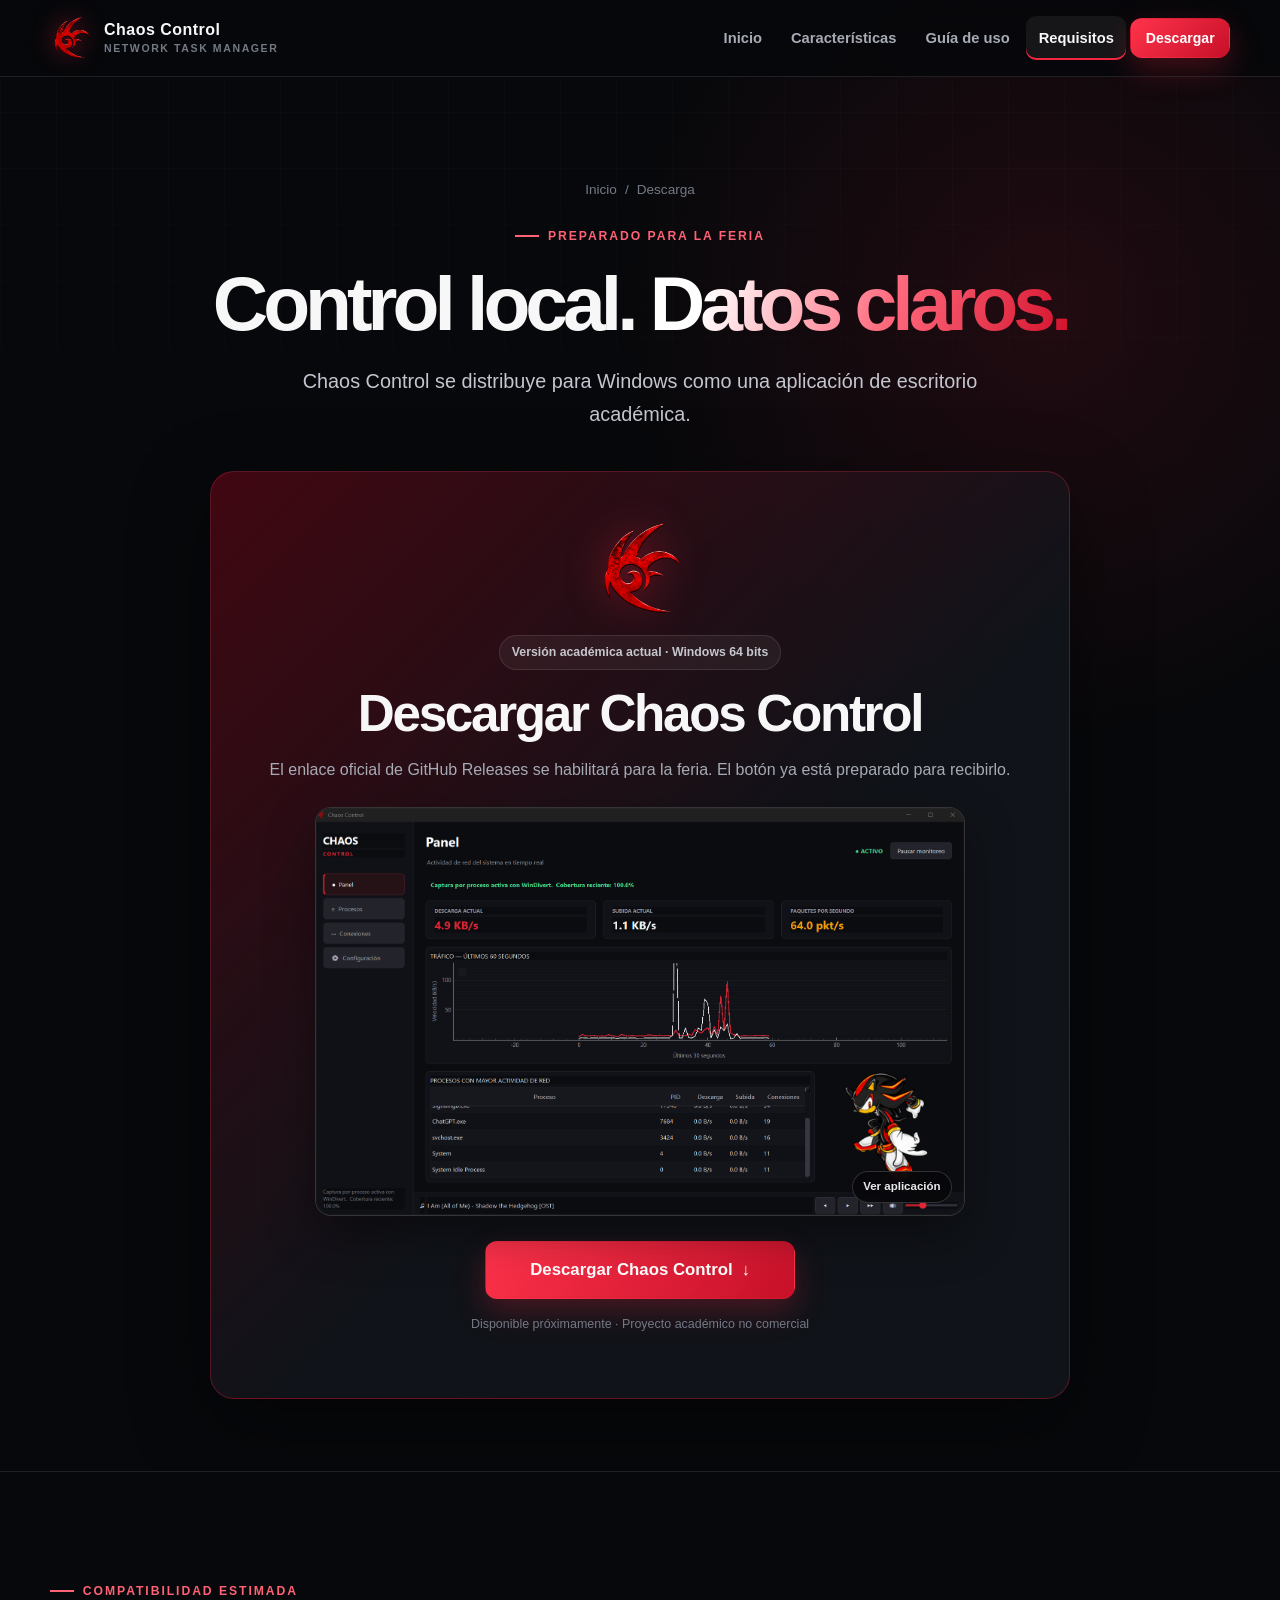
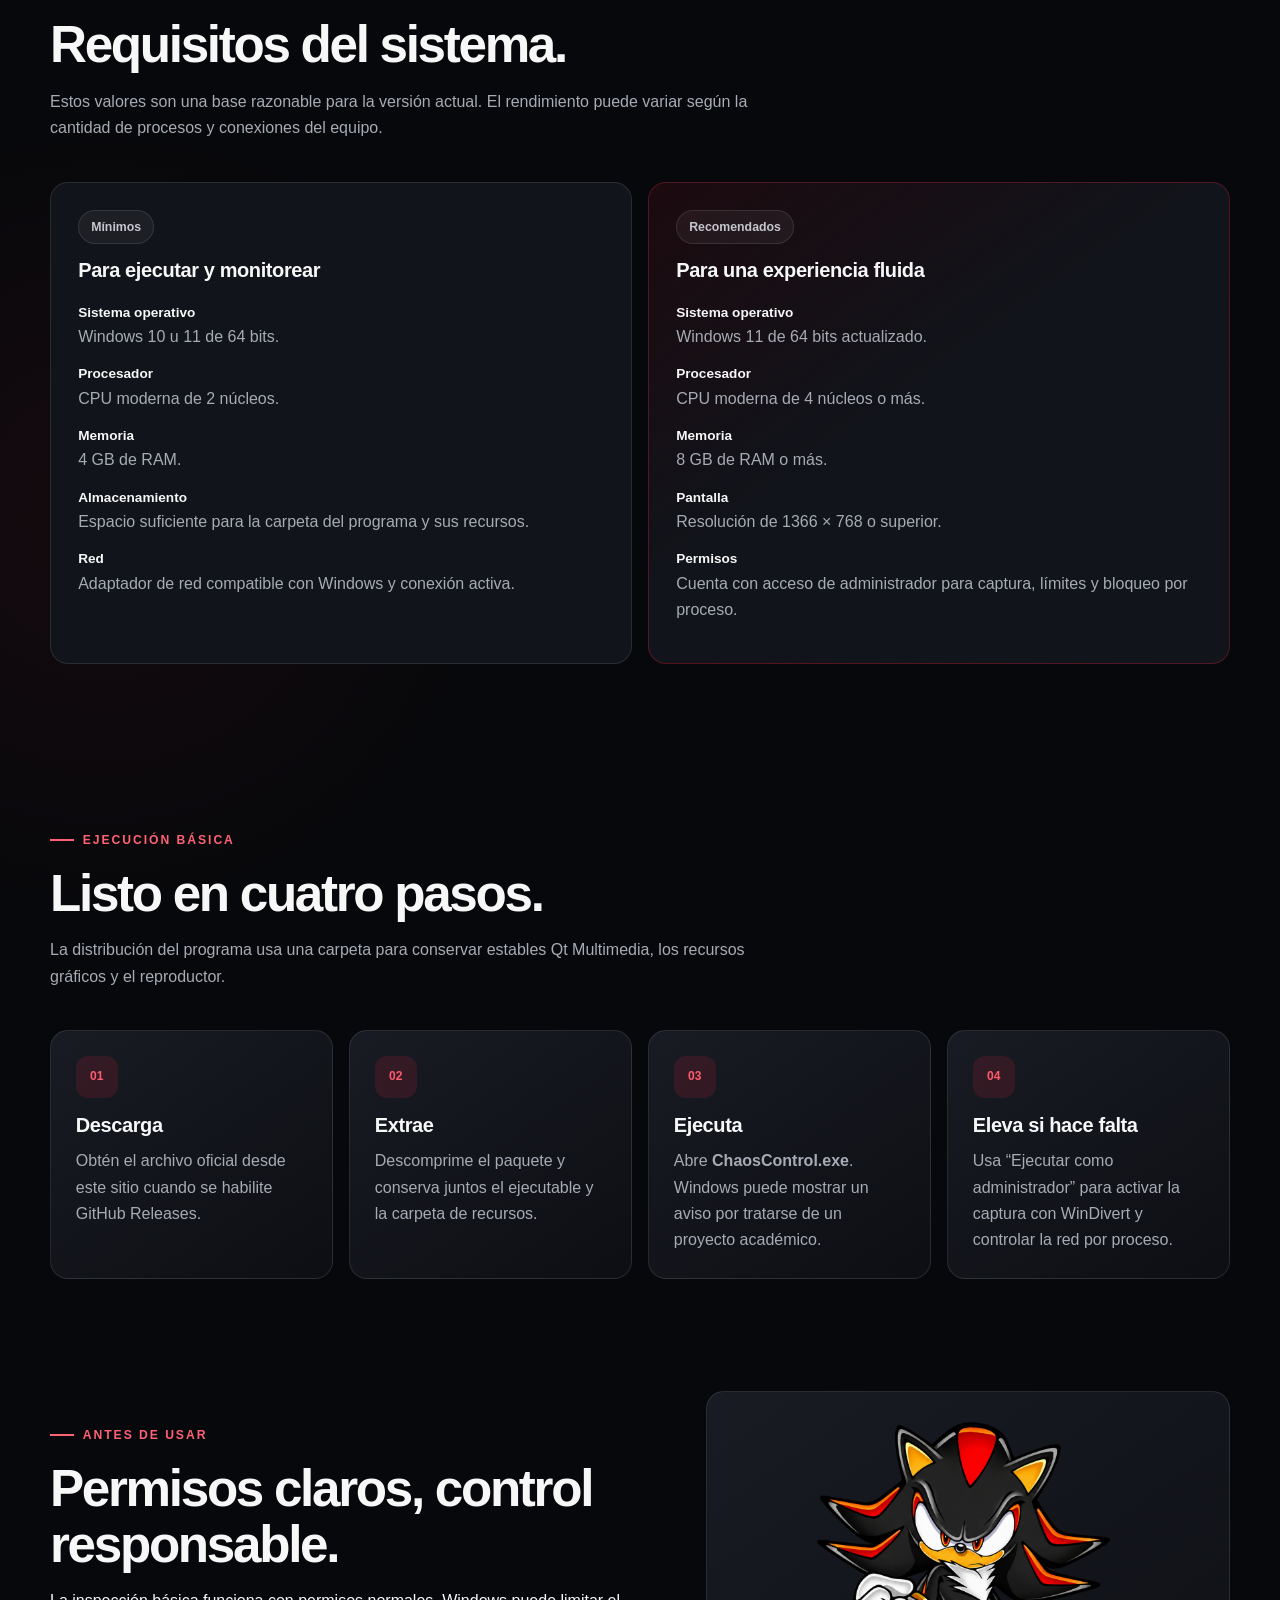
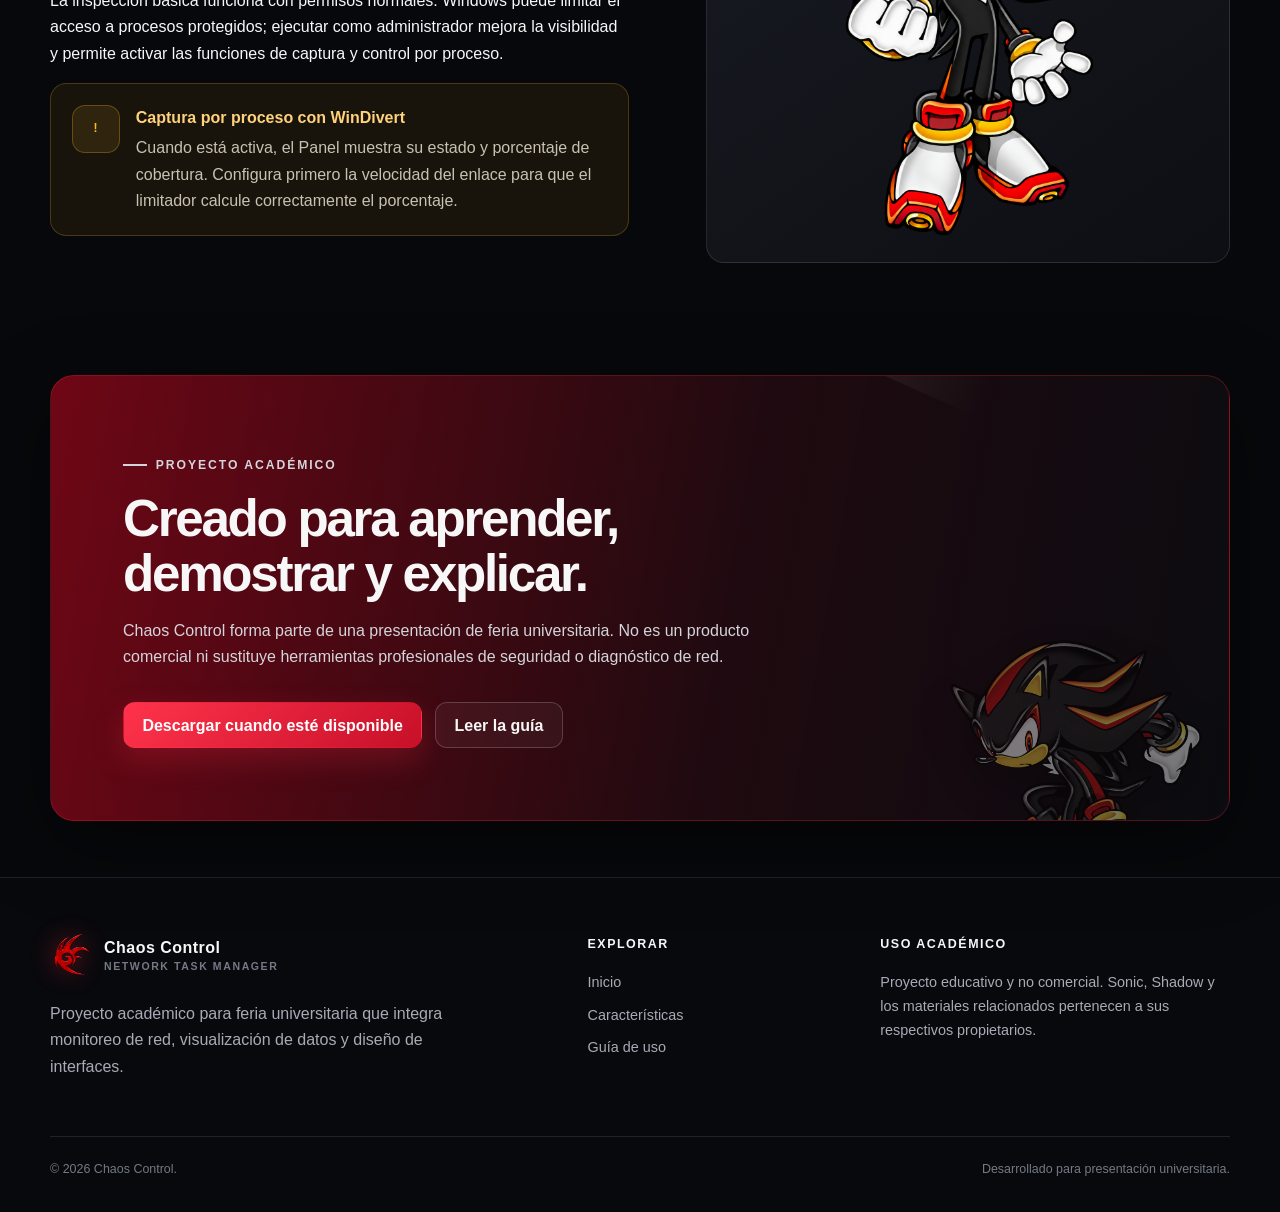
==== descarga.html @ 5a77ee77 "Initial Chaos Control website" ====
<!doctype html>
<html lang="es">
<head>
  <meta charset="utf-8">
  <meta name="viewport" content="width=device-width, initial-scale=1">
  <meta name="description" content="Descarga Chaos Control para Windows y consulta requisitos, permisos e instrucciones de ejecución del proyecto académico.">
  <meta name="theme-color" content="#07080b">
  <title>Descarga | Chaos Control</title>
  <link rel="icon" href="assets/icons/favicon.ico" sizes="any">
  <link rel="stylesheet" href="styles.css">
  <script src="script.js" defer></script>
</head>
<body>
  <a class="skip-link" href="#contenido">Saltar al contenido</a>
  <header class="site-header">
    <div class="container nav-wrap">
      <a class="brand" href="index.html" aria-label="Chaos Control, inicio"><img src="assets/icons/chaos-control-icon.png" alt="" width="42" height="42"><span>Chaos Control<small>Network Task Manager</small></span></a>
      <button class="nav-toggle" type="button" aria-expanded="false" aria-controls="site-nav" aria-label="Abrir menú"><span></span></button>
      <nav class="site-nav" id="site-nav" aria-label="Navegación principal"><a href="index.html">Inicio</a><a href="caracteristicas.html">Características</a><a href="guia.html">Guía de uso</a><a href="#requisitos" aria-current="page">Requisitos</a><a class="button button-primary button-small" href="#descargar">Descargar</a></nav>
    </div>
  </header>

  <main id="contenido">
    <section class="page-hero download-hero" id="descargar">
      <div class="container">
        <nav class="breadcrumbs breadcrumbs-center" aria-label="Migas de pan"><a href="index.html">Inicio</a><span aria-hidden="true">/</span><span>Descarga</span></nav>
        <p class="eyebrow">Preparado para la feria</p>
        <h1>Control local. <span class="gradient-text">Datos claros.</span></h1>
        <p class="lead">Chaos Control se distribuye para Windows como una aplicación de escritorio académica.</p>
        <div class="download-panel reveal">
          <img src="assets/icons/chaos-control-icon.png" alt="Icono de Chaos Control" width="92" height="92">
          <span class="version-badge">Versión académica actual · Windows 64 bits</span>
          <h2>Descargar Chaos Control</h2>
          <p class="muted">El enlace oficial de GitHub Releases se habilitará para la feria. El botón ya está preparado para recibirlo.</p>
          <a class="download-preview screenshot-frame" href="assets/img/screenshots/dashboard.png" data-lightbox data-caption="Panel principal de la aplicación Chaos Control para Windows."><img src="assets/img/screenshots/dashboard.png" alt="Panel principal real de la aplicación Chaos Control para Windows" width="1719" height="1080"><span class="expand-hint">Ver aplicación</span></a>
          <a class="button button-primary" href="#" data-download>Descargar Chaos Control <span aria-hidden="true">↓</span></a>
          <p class="screen-caption">Disponible próximamente · Proyecto académico no comercial</p>
        </div>
      </div>
    </section>

    <section class="section" id="requisitos">
      <div class="container">
        <div class="section-header reveal"><div><p class="eyebrow">Compatibilidad estimada</p><h2>Requisitos del sistema.</h2><p>Estos valores son una base razonable para la versión actual. El rendimiento puede variar según la cantidad de procesos y conexiones del equipo.</p></div></div>
        <div class="requirements-grid">
          <article class="requirement-card reveal"><span class="version-badge">Mínimos</span><h3>Para ejecutar y monitorear</h3><ul class="requirements-list"><li><strong>Sistema operativo</strong><span>Windows 10 u 11 de 64 bits.</span></li><li><strong>Procesador</strong><span>CPU moderna de 2 núcleos.</span></li><li><strong>Memoria</strong><span>4 GB de RAM.</span></li><li><strong>Almacenamiento</strong><span>Espacio suficiente para la carpeta del programa y sus recursos.</span></li><li><strong>Red</strong><span>Adaptador de red compatible con Windows y conexión activa.</span></li></ul></article>
          <article class="requirement-card recommended reveal"><span class="version-badge">Recomendados</span><h3>Para una experiencia fluida</h3><ul class="requirements-list"><li><strong>Sistema operativo</strong><span>Windows 11 de 64 bits actualizado.</span></li><li><strong>Procesador</strong><span>CPU moderna de 4 núcleos o más.</span></li><li><strong>Memoria</strong><span>8 GB de RAM o más.</span></li><li><strong>Pantalla</strong><span>Resolución de 1366 × 768 o superior.</span></li><li><strong>Permisos</strong><span>Cuenta con acceso de administrador para captura, límites y bloqueo por proceso.</span></li></ul></article>
        </div>
      </div>
    </section>

    <section class="section section-tight">
      <div class="container">
        <div class="section-header reveal"><div><p class="eyebrow">Ejecución básica</p><h2>Listo en cuatro pasos.</h2><p>La distribución del programa usa una carpeta para conservar estables Qt Multimedia, los recursos gráficos y el reproductor.</p></div></div>
        <div class="install-steps">
          <article class="card install-step reveal"><h3>Descarga</h3><p>Obtén el archivo oficial desde este sitio cuando se habilite GitHub Releases.</p></article>
          <article class="card install-step reveal"><h3>Extrae</h3><p>Descomprime el paquete y conserva juntos el ejecutable y la carpeta de recursos.</p></article>
          <article class="card install-step reveal"><h3>Ejecuta</h3><p>Abre <strong>ChaosControl.exe</strong>. Windows puede mostrar un aviso por tratarse de un proyecto académico.</p></article>
          <article class="card install-step reveal"><h3>Eleva si hace falta</h3><p>Usa “Ejecutar como administrador” para activar la captura con WinDivert y controlar la red por proceso.</p></article>
        </div>
      </div>
    </section>

    <section class="section section-tight">
      <div class="container showcase">
        <div class="reveal"><p class="eyebrow">Antes de usar</p><h2>Permisos claros, control responsable.</h2><p>La inspección básica funciona con permisos normales. Windows puede limitar el acceso a procesos protegidos; ejecutar como administrador mejora la visibilidad y permite activar las funciones de captura y control por proceso.</p><div class="truth-note"><span class="icon-box" aria-hidden="true">!</span><div><strong>Captura por proceso con WinDivert</strong><p>Cuando está activa, el Panel muestra su estado y porcentaje de cobertura. Configura primero la velocidad del enlace para que el limitador calcule correctamente el porcentaje.</p></div></div></div>
        <div class="card character-card reveal"><img src="assets/img/shadow-pose-4.png" alt="Ilustración temática de Shadow the Hedgehog"></div>
      </div>
    </section>

    <section class="section section-tight">
      <div class="container"><div class="project-banner reveal"><p class="eyebrow">Proyecto académico</p><h2>Creado para aprender, demostrar y explicar.</h2><p>Chaos Control forma parte de una presentación de feria universitaria. No es un producto comercial ni sustituye herramientas profesionales de seguridad o diagnóstico de red.</p><div class="action-row"><a class="button button-primary" href="#" data-download>Descargar cuando esté disponible</a><a class="button button-secondary" href="guia.html">Leer la guía</a></div><img class="banner-character" src="assets/img/shadow-pose-1.png" alt="" aria-hidden="true"></div></div>
    </section>
  </main>

  <footer class="site-footer"><div class="container"><div class="footer-grid"><div class="footer-brand"><a class="brand" href="index.html"><img src="assets/icons/chaos-control-icon.png" alt="" width="42" height="42"><span>Chaos Control<small>Network Task Manager</small></span></a><p>Proyecto académico para feria universitaria que integra monitoreo de red, visualización de datos y diseño de interfaces.</p></div><div><p class="footer-title">Explorar</p><nav class="footer-links" aria-label="Navegación del pie"><a href="index.html">Inicio</a><a href="caracteristicas.html">Características</a><a href="guia.html">Guía de uso</a></nav></div><div><p class="footer-title">Uso académico</p><p class="footer-note">Proyecto educativo y no comercial. Sonic, Shadow y los materiales relacionados pertenecen a sus respectivos propietarios.</p></div></div><div class="footer-bottom"><span>© <span data-year></span> Chaos Control.</span><span>Desarrollado para presentación universitaria.</span></div></div></footer>
  <div class="toast" id="site-toast" role="status" aria-live="polite"><strong>Descarga disponible durante la feria</strong>El enlace oficial se publicará aquí cuando la versión final esté en GitHub Releases.</div>
</body>
</html>
---- styles.css ----
:root {
  color-scheme: dark;
  --bg: #07080b;
  --bg-soft: #0d0f14;
  --surface: #11141a;
  --surface-2: #171a21;
  --surface-3: #20242d;
  --text: #f7f7f8;
  --muted: #a7abb5;
  --muted-2: #737985;
  --red: #f1263f;
  --red-dark: #9d1023;
  --red-soft: rgba(241, 38, 63, 0.13);
  --gold: #ffb524;
  --cyan: #45d5ff;
  --green: #38e29b;
  --border: rgba(255, 255, 255, 0.1);
  --border-strong: rgba(255, 255, 255, 0.18);
  --shadow: 0 24px 80px rgba(0, 0, 0, 0.42);
  --radius: 18px;
  --container: 1180px;
  --header-height: 76px;
}

* {
  box-sizing: border-box;
}

html {
  scroll-behavior: smooth;
  scroll-padding-top: calc(var(--header-height) + 24px);
}

body {
  margin: 0;
  min-width: 320px;
  background:
    radial-gradient(circle at 82% 7%, rgba(241, 38, 63, 0.11), transparent 27rem),
    radial-gradient(circle at 8% 48%, rgba(241, 38, 63, 0.06), transparent 25rem),
    var(--bg);
  color: var(--text);
  font-family: "Segoe UI", Inter, Arial, sans-serif;
  font-size: 1rem;
  line-height: 1.65;
  overflow-x: hidden;
}

body::before {
  position: fixed;
  inset: 0;
  z-index: -2;
  background-image:
    linear-gradient(rgba(255, 255, 255, 0.018) 1px, transparent 1px),
    linear-gradient(90deg, rgba(255, 255, 255, 0.018) 1px, transparent 1px);
  background-size: 56px 56px;
  content: "";
  mask-image: linear-gradient(to bottom, black, transparent 78%);
}

img {
  display: block;
  max-width: 100%;
}

a {
  color: inherit;
  text-decoration: none;
}

button,
a {
  -webkit-tap-highlight-color: transparent;
}

button,
input {
  font: inherit;
}

:focus-visible {
  outline: 3px solid rgba(69, 213, 255, 0.75);
  outline-offset: 4px;
}

.skip-link {
  position: fixed;
  top: 10px;
  left: 10px;
  z-index: 999;
  transform: translateY(-160%);
  border-radius: 8px;
  background: var(--text);
  color: var(--bg);
  padding: 0.65rem 1rem;
  font-weight: 700;
  transition: transform 180ms ease;
}

.skip-link:focus {
  transform: translateY(0);
}

.container {
  width: min(calc(100% - 40px), var(--container));
  margin-inline: auto;
}

.site-header {
  position: sticky;
  top: 0;
  z-index: 100;
  min-height: var(--header-height);
  border-bottom: 1px solid var(--border);
  background: rgba(7, 8, 11, 0.84);
  backdrop-filter: blur(18px);
}

.nav-wrap {
  min-height: var(--header-height);
  display: flex;
  align-items: center;
  justify-content: space-between;
  gap: 1.5rem;
}

.brand {
  display: inline-flex;
  align-items: center;
  gap: 0.75rem;
  min-width: max-content;
  font-weight: 900;
  letter-spacing: 0.03em;
}

.brand img {
  width: 42px;
  height: 42px;
  object-fit: contain;
  filter: drop-shadow(0 0 12px rgba(241, 38, 63, 0.45));
}

.brand span {
  line-height: 1;
}

.brand small {
  display: block;
  margin-top: 0.3rem;
  color: var(--muted-2);
  font-size: 0.66rem;
  font-weight: 700;
  letter-spacing: 0.15em;
  text-transform: uppercase;
}

.site-nav {
  display: flex;
  align-items: center;
  gap: 0.25rem;
}

.site-nav a:not(.button) {
  border-radius: 10px;
  color: var(--muted);
  padding: 0.6rem 0.78rem;
  font-size: 0.92rem;
  font-weight: 650;
  transition: color 180ms ease, background 180ms ease;
}

.site-nav a:not(.button):hover,
.site-nav a[aria-current="page"]:not(.button) {
  background: rgba(255, 255, 255, 0.06);
  color: var(--text);
}

.site-nav a[aria-current="page"]:not(.button) {
  box-shadow: inset 0 -2px var(--red);
}

.nav-toggle {
  display: none;
  width: 46px;
  height: 46px;
  border: 1px solid var(--border);
  border-radius: 12px;
  background: var(--surface);
  color: var(--text);
  cursor: pointer;
}

.nav-toggle span,
.nav-toggle::before,
.nav-toggle::after {
  display: block;
  width: 20px;
  height: 2px;
  margin: 4px auto;
  border-radius: 99px;
  background: currentColor;
  content: "";
  transition: transform 180ms ease, opacity 180ms ease;
}

.nav-toggle[aria-expanded="true"] span {
  opacity: 0;
}

.nav-toggle[aria-expanded="true"]::before {
  transform: translateY(6px) rotate(45deg);
}

.nav-toggle[aria-expanded="true"]::after {
  transform: translateY(-6px) rotate(-45deg);
}

.button {
  display: inline-flex;
  min-height: 46px;
  align-items: center;
  justify-content: center;
  gap: 0.55rem;
  border: 1px solid transparent;
  border-radius: 12px;
  padding: 0.72rem 1.15rem;
  font-weight: 800;
  line-height: 1.2;
  cursor: pointer;
  transition: transform 180ms ease, border-color 180ms ease, background 180ms ease, box-shadow 180ms ease;
}

.button:hover {
  transform: translateY(-2px);
}

.button-primary {
  background: linear-gradient(135deg, #ff334b, #c71029);
  color: white;
  box-shadow: 0 12px 30px rgba(241, 38, 63, 0.25);
}

.button-primary:hover {
  box-shadow: 0 16px 34px rgba(241, 38, 63, 0.34);
}

.button-secondary {
  border-color: var(--border-strong);
  background: rgba(255, 255, 255, 0.045);
  color: var(--text);
}

.button-secondary:hover {
  border-color: rgba(255, 255, 255, 0.34);
  background: rgba(255, 255, 255, 0.08);
}

.button-small {
  min-height: 40px;
  padding: 0.6rem 0.9rem;
  font-size: 0.88rem;
}

.eyebrow {
  display: inline-flex;
  align-items: center;
  gap: 0.55rem;
  margin: 0 0 1rem;
  color: #ff6175;
  font-size: 0.76rem;
  font-weight: 900;
  letter-spacing: 0.16em;
  text-transform: uppercase;
}

.eyebrow::before {
  width: 24px;
  height: 2px;
  background: currentColor;
  content: "";
}

h1,
h2,
h3,
p {
  margin-top: 0;
}

h1,
h2,
h3 {
  line-height: 1.08;
}

h1 {
  max-width: 800px;
  margin-bottom: 1.25rem;
  font-size: clamp(3rem, 7vw, 6.35rem);
  letter-spacing: -0.065em;
}

h2 {
  margin-bottom: 1rem;
  font-size: clamp(2rem, 4vw, 3.35rem);
  letter-spacing: -0.045em;
}

h3 {
  margin-bottom: 0.7rem;
  font-size: 1.25rem;
  letter-spacing: -0.02em;
}

.gradient-text {
  background: linear-gradient(110deg, #ffffff 15%, #ff687c 58%, #d3112b 100%);
  -webkit-background-clip: text;
  background-clip: text;
  color: transparent;
}

.lead {
  max-width: 690px;
  color: #c3c6ce;
  font-size: clamp(1.07rem, 2vw, 1.24rem);
}

.muted {
  color: var(--muted);
}

.hero {
  position: relative;
  overflow: clip;
  padding: clamp(4.5rem, 9vw, 8rem) 0 5rem;
  isolation: isolate;
}

.hero::after {
  position: absolute;
  top: 6%;
  right: -12%;
  z-index: -1;
  width: min(55vw, 720px);
  aspect-ratio: 1;
  border: 1px solid rgba(241, 38, 63, 0.14);
  border-radius: 50%;
  box-shadow: inset 0 0 100px rgba(241, 38, 63, 0.07);
  content: "";
}

.hero-grid {
  display: grid;
  grid-template-columns: minmax(330px, 0.85fr) minmax(0, 1.15fr);
  align-items: center;
  gap: clamp(2rem, 5vw, 5rem);
}

.hero-product {
  min-width: 0;
  margin: 0;
}

.hero-product figcaption {
  max-width: 620px;
  margin: 1rem auto 0;
  color: #c8cbd2;
  font-size: 0.94rem;
  text-align: center;
}

.hero-copy {
  position: relative;
  z-index: 2;
}

.hero-actions,
.action-row {
  display: flex;
  flex-wrap: wrap;
  gap: 0.8rem;
  margin-top: 2rem;
}

.hero-notes {
  display: flex;
  flex-wrap: wrap;
  gap: 1.2rem;
  margin-top: 2.2rem;
  color: var(--muted-2);
  font-size: 0.84rem;
}

.hero-notes span {
  display: inline-flex;
  align-items: center;
  gap: 0.45rem;
}

.hero-notes span::before {
  width: 6px;
  height: 6px;
  border-radius: 50%;
  background: var(--red);
  box-shadow: 0 0 10px var(--red);
  content: "";
}

.hero-visual {
  position: relative;
  min-height: 530px;
}

.hero-character {
  position: absolute;
  right: -2.5rem;
  bottom: -1.5rem;
  z-index: 3;
  width: min(92%, 550px);
  max-height: 570px;
  object-fit: contain;
  object-position: center bottom;
  filter: drop-shadow(0 30px 38px rgba(0, 0, 0, 0.7));
}

.monitor-card {
  position: absolute;
  top: 4.5rem;
  left: 0;
  z-index: 2;
  width: min(82%, 400px);
  overflow: hidden;
  border: 1px solid var(--border-strong);
  border-radius: 20px;
  background: rgba(14, 16, 22, 0.88);
  box-shadow: var(--shadow);
  backdrop-filter: blur(16px);
  transform: rotate(-2deg);
}

.monitor-top {
  display: flex;
  align-items: center;
  justify-content: space-between;
  border-bottom: 1px solid var(--border);
  padding: 0.85rem 1rem;
  font-size: 0.76rem;
  font-weight: 800;
  letter-spacing: 0.09em;
  text-transform: uppercase;
}

.live-status {
  display: inline-flex;
  align-items: center;
  gap: 0.4rem;
  color: var(--green);
}

.live-status::before {
  width: 7px;
  height: 7px;
  border-radius: 50%;
  background: currentColor;
  box-shadow: 0 0 10px currentColor;
  content: "";
}

.monitor-metrics {
  display: grid;
  grid-template-columns: repeat(3, 1fr);
  gap: 0.5rem;
  padding: 1rem;
}

.monitor-metrics span {
  display: block;
  color: var(--muted-2);
  font-size: 0.68rem;
  font-weight: 700;
  text-transform: uppercase;
}

.monitor-metrics strong {
  display: block;
  margin-top: 0.25rem;
  font-size: 1rem;
}

.chart {
  position: relative;
  height: 150px;
  margin: 0 1rem 1rem;
  overflow: hidden;
  border: 1px solid var(--border);
  border-radius: 12px;
  background:
    repeating-linear-gradient(to bottom, transparent 0 29px, rgba(255, 255, 255, 0.055) 30px),
    linear-gradient(to top, rgba(241, 38, 63, 0.07), transparent 65%),
    #090b0f;
}

.chart-bars {
  position: absolute;
  inset: 22px 12px 12px;
  display: flex;
  align-items: end;
  gap: 7px;
}

.chart-bars i {
  flex: 1;
  min-width: 4px;
  border-radius: 3px 3px 0 0;
  background: linear-gradient(to top, #8b0d1f, #ff334b);
  box-shadow: 0 0 12px rgba(241, 38, 63, 0.18);
  animation: pulseBars 4s ease-in-out infinite alternate;
}

.chart-bars i:nth-child(2n) { animation-delay: -1.4s; }
.chart-bars i:nth-child(3n) { animation-delay: -2.2s; }
.chart-bars i:nth-child(1) { height: 28%; }
.chart-bars i:nth-child(2) { height: 42%; }
.chart-bars i:nth-child(3) { height: 35%; }
.chart-bars i:nth-child(4) { height: 63%; }
.chart-bars i:nth-child(5) { height: 48%; }
.chart-bars i:nth-child(6) { height: 74%; }
.chart-bars i:nth-child(7) { height: 52%; }
.chart-bars i:nth-child(8) { height: 82%; }
.chart-bars i:nth-child(9) { height: 68%; }
.chart-bars i:nth-child(10) { height: 90%; }
.chart-bars i:nth-child(11) { height: 61%; }
.chart-bars i:nth-child(12) { height: 76%; }

@keyframes pulseBars {
  to { transform: scaleY(0.72); transform-origin: bottom; filter: brightness(1.3); }
}

.signal-tag {
  position: absolute;
  top: 0;
  right: 5%;
  z-index: 4;
  display: grid;
  width: 126px;
  aspect-ratio: 1;
  place-items: center;
  border: 1px solid rgba(241, 38, 63, 0.3);
  border-radius: 50%;
  background: rgba(121, 7, 23, 0.25);
  box-shadow: 0 0 80px rgba(241, 38, 63, 0.25);
}

.signal-tag img {
  width: 76px;
  height: 76px;
  object-fit: contain;
}

.quick-strip {
  position: relative;
  z-index: 5;
  display: grid;
  grid-template-columns: repeat(4, 1fr);
  margin-top: -1rem;
  overflow: hidden;
  border: 1px solid var(--border);
  border-radius: 18px;
  background: rgba(17, 20, 26, 0.92);
  box-shadow: 0 15px 60px rgba(0, 0, 0, 0.3);
}

.quick-item {
  min-height: 132px;
  padding: 1.4rem;
}

.quick-item + .quick-item {
  border-left: 1px solid var(--border);
}

.quick-item strong {
  display: block;
  margin-bottom: 0.4rem;
  font-size: 1.05rem;
}

.quick-item p {
  margin: 0;
  color: var(--muted);
  font-size: 0.9rem;
}

.number-chip,
.icon-box {
  display: grid;
  place-items: center;
  flex: 0 0 auto;
  border: 1px solid rgba(241, 38, 63, 0.25);
  background: var(--red-soft);
  color: #ff6075;
  font-weight: 900;
}

.number-chip {
  width: 34px;
  height: 34px;
  margin-bottom: 1rem;
  border-radius: 10px;
  font-size: 0.78rem;
}

.icon-box {
  width: 48px;
  height: 48px;
  margin-bottom: 1.1rem;
  border-radius: 13px;
  font-size: 0.75rem;
  letter-spacing: 0.05em;
}

.section {
  padding: clamp(4.5rem, 8vw, 7rem) 0;
}

.section-tight {
  padding: 3.5rem 0;
}

.section-header {
  display: flex;
  align-items: end;
  justify-content: space-between;
  gap: 2rem;
  margin-bottom: 2.5rem;
}

.section-header > div:first-child {
  max-width: 720px;
}

.section-header p:last-child {
  margin-bottom: 0;
  color: var(--muted);
}

.card-grid {
  display: grid;
  grid-template-columns: repeat(3, 1fr);
  gap: 1rem;
}

.card {
  position: relative;
  overflow: hidden;
  border: 1px solid var(--border);
  border-radius: var(--radius);
  background: linear-gradient(145deg, rgba(27, 30, 38, 0.9), rgba(13, 15, 20, 0.96));
  padding: 1.55rem;
  transition: transform 220ms ease, border-color 220ms ease;
}

.card:hover {
  transform: translateY(-4px);
  border-color: rgba(241, 38, 63, 0.35);
}

.card p:last-child {
  margin-bottom: 0;
  color: var(--muted);
}

.feature-grid {
  display: grid;
  grid-template-columns: repeat(4, 1fr);
  gap: 1rem;
}

.feature-card {
  min-height: 235px;
}

.feature-card::after {
  position: absolute;
  right: -25px;
  bottom: -35px;
  width: 100px;
  height: 100px;
  border: 1px solid rgba(241, 38, 63, 0.15);
  border-radius: 50%;
  content: "";
}

.discipline-grid {
  display: grid;
  grid-template-columns: repeat(3, 1fr);
  gap: 1rem;
}

.discipline-card {
  border-top: 2px solid var(--red);
}

.discipline-card:nth-child(2) { border-top-color: var(--cyan); }
.discipline-card:nth-child(3) { border-top-color: var(--gold); }

.project-banner {
  position: relative;
  overflow: hidden;
  border: 1px solid rgba(241, 38, 63, 0.28);
  border-radius: 24px;
  background:
    linear-gradient(100deg, rgba(119, 5, 21, 0.92), rgba(32, 9, 15, 0.9) 58%, rgba(11, 12, 16, 0.96)),
    var(--surface);
  padding: clamp(2rem, 6vw, 4.5rem);
  box-shadow: var(--shadow);
}

.project-banner::before {
  position: absolute;
  top: -110%;
  right: 12%;
  width: 250px;
  height: 500px;
  background: linear-gradient(to right, transparent, rgba(255, 255, 255, 0.07), transparent);
  content: "";
  transform: rotate(24deg);
}

.project-banner h2 {
  max-width: 680px;
}

.project-banner p {
  max-width: 650px;
  color: #d4d5da;
}

.banner-character {
  position: absolute;
  right: -2%;
  bottom: -36%;
  width: min(34%, 340px);
  opacity: 0.45;
  filter: grayscale(0.3) drop-shadow(0 20px 20px rgba(0, 0, 0, 0.55));
}

.page-hero {
  position: relative;
  overflow: hidden;
  padding: clamp(4.5rem, 8vw, 7rem) 0 4.5rem;
  border-bottom: 1px solid var(--border);
}

.page-hero::after {
  position: absolute;
  right: 4%;
  bottom: -65%;
  width: 440px;
  height: 440px;
  border: 1px solid rgba(241, 38, 63, 0.2);
  border-radius: 50%;
  box-shadow: 0 0 90px rgba(241, 38, 63, 0.08);
  content: "";
}

.page-hero h1 {
  max-width: 900px;
  font-size: clamp(2.8rem, 6vw, 5.2rem);
}

.breadcrumbs {
  display: flex;
  gap: 0.5rem;
  margin-bottom: 1.1rem;
  color: var(--muted-2);
  font-size: 0.85rem;
}

.breadcrumbs a:hover {
  color: var(--text);
}

.breadcrumbs-center {
  justify-content: center;
}

.feature-detail-grid {
  display: grid;
  grid-template-columns: repeat(3, 1fr);
  gap: 1rem;
}

.feature-detail-card {
  min-height: 260px;
}

.feature-detail-card.wide {
  grid-column: span 2;
}

.truth-note {
  display: grid;
  grid-template-columns: auto 1fr;
  gap: 1rem;
  border: 1px solid rgba(255, 181, 36, 0.22);
  border-radius: 16px;
  background: rgba(255, 181, 36, 0.07);
  padding: 1.3rem;
}

.truth-note strong {
  display: block;
  margin-bottom: 0.25rem;
  color: #ffd27b;
}

.truth-note p {
  margin: 0;
  color: #c9c2b3;
}

.truth-note .icon-box {
  margin: 0;
  border-color: rgba(255, 181, 36, 0.28);
  background: rgba(255, 181, 36, 0.1);
  color: var(--gold);
}

.showcase {
  display: grid;
  grid-template-columns: minmax(0, 1.05fr) minmax(320px, 0.95fr);
  align-items: center;
  gap: clamp(2rem, 6vw, 5rem);
}

.app-window {
  overflow: hidden;
  border: 1px solid var(--border-strong);
  border-radius: 20px;
  background: #0a0c10;
  box-shadow: var(--shadow);
}

.app-window-bar {
  display: flex;
  align-items: center;
  gap: 0.4rem;
  border-bottom: 1px solid var(--border);
  padding: 0.85rem 1rem;
}

.app-window-bar i {
  width: 9px;
  height: 9px;
  border-radius: 50%;
  background: var(--red);
}

.app-window-bar i:nth-child(2) { background: var(--gold); }
.app-window-bar i:nth-child(3) { background: var(--green); }

.app-window-body {
  display: grid;
  grid-template-columns: 120px 1fr;
  min-height: 355px;
}

.app-sidebar {
  border-right: 1px solid var(--border);
  background: #0d0f14;
  padding: 1rem 0.75rem;
}

.app-sidebar img {
  width: 40px;
  margin: 0 auto 1.5rem;
}

.app-sidebar span {
  display: block;
  margin-bottom: 0.55rem;
  border-radius: 6px;
  background: rgba(255, 255, 255, 0.06);
  padding: 0.55rem;
  color: var(--muted-2);
  font-size: 0.68rem;
}

.app-sidebar span:first-of-type {
  background: var(--red-soft);
  color: #ff687c;
}

.app-content {
  padding: 1.1rem;
}

.app-metrics {
  display: grid;
  grid-template-columns: repeat(3, 1fr);
  gap: 0.6rem;
}

.app-metrics div {
  border: 1px solid var(--border);
  border-radius: 9px;
  background: var(--surface);
  padding: 0.7rem;
}

.app-metrics small {
  display: block;
  color: var(--muted-2);
  font-size: 0.62rem;
}

.app-metrics strong {
  font-size: 0.8rem;
}

.app-chart {
  height: 145px;
  margin-top: 0.7rem;
  border: 1px solid var(--border);
  border-radius: 9px;
  background:
    linear-gradient(165deg, transparent 42%, #f1263f 42.5% 43%, transparent 43.5%),
    linear-gradient(175deg, transparent 62%, rgba(69, 213, 255, 0.9) 62.5% 63%, transparent 63.5%),
    repeating-linear-gradient(to bottom, transparent 0 28px, rgba(255, 255, 255, 0.055) 29px),
    #0b0d12;
}

.app-table {
  display: grid;
  gap: 0.45rem;
  margin-top: 0.7rem;
}

.app-table span {
  height: 16px;
  border-radius: 3px;
  background: linear-gradient(to right, rgba(255, 255, 255, 0.08) 35%, transparent 35% 40%, rgba(255, 255, 255, 0.05) 40% 70%, transparent 70% 75%, rgba(255, 255, 255, 0.06) 75%);
}

.screen-caption {
  margin-top: 0.9rem;
  color: var(--muted-2);
  font-size: 0.78rem;
  text-align: center;
}

.screenshot-frame {
  position: relative;
  display: block;
  min-width: 0;
  overflow: hidden;
  border: 1px solid var(--border-strong);
  border-radius: 16px;
  background: #08090c;
  box-shadow: 0 18px 48px rgba(0, 0, 0, 0.35);
}

.screenshot-frame::after {
  position: absolute;
  inset: 0;
  border-radius: inherit;
  box-shadow: inset 0 0 0 1px rgba(255, 255, 255, 0.025);
  content: "";
  pointer-events: none;
}

.screenshot-frame img {
  width: 100%;
  height: auto;
  transition: transform 240ms ease, filter 240ms ease;
}

.screenshot-frame:hover img,
.screenshot-frame:focus-visible img {
  transform: scale(1.012);
  filter: brightness(1.04);
}

.screenshot-frame-hero {
  border-radius: 20px;
  box-shadow: 0 26px 80px rgba(0, 0, 0, 0.52), 0 0 50px rgba(241, 38, 63, 0.08);
}

.expand-hint {
  position: absolute;
  right: 0.75rem;
  bottom: 0.75rem;
  z-index: 2;
  border: 1px solid rgba(255, 255, 255, 0.17);
  border-radius: 99px;
  background: rgba(7, 8, 11, 0.86);
  padding: 0.35rem 0.65rem;
  color: #e8e9ec;
  font-size: 0.72rem;
  font-weight: 750;
  backdrop-filter: blur(10px);
}

.screenshot-gallery {
  display: grid;
  grid-template-columns: repeat(2, minmax(0, 1fr));
  gap: 1.1rem;
}

.screenshot-card {
  min-width: 0;
  overflow: hidden;
  border: 1px solid var(--border);
  border-radius: var(--radius);
  background: rgba(17, 20, 26, 0.78);
}

.screenshot-card .screenshot-frame {
  border: 0;
  border-bottom: 1px solid var(--border);
  border-radius: 0;
  box-shadow: none;
}

.screenshot-card > div {
  padding: 1.15rem 1.25rem 1.3rem;
}

.screenshot-card h3,
.screenshot-card p {
  margin: 0;
}

.screenshot-card p {
  margin-top: 0.25rem;
  color: var(--muted);
  font-size: 0.9rem;
}

.screenshot-features {
  display: grid;
  gap: clamp(4rem, 8vw, 7rem);
}

.screenshot-feature {
  display: grid;
  grid-template-columns: minmax(280px, 0.78fr) minmax(0, 1.22fr);
  align-items: center;
  gap: clamp(2rem, 5vw, 4.5rem);
}

.screenshot-feature-reverse .screenshot-feature-copy {
  order: 2;
}

.screenshot-feature-compact {
  border: 1px solid var(--border);
  border-radius: 22px;
  background: linear-gradient(145deg, rgba(25, 28, 35, 0.8), rgba(11, 13, 17, 0.86));
  padding: clamp(1.4rem, 3vw, 2.2rem);
}

.screenshot-feature-copy p:not(.eyebrow) {
  color: var(--muted);
}

.text-link {
  display: inline-flex;
  gap: 0.4rem;
  margin-top: 0.9rem;
  color: #ff7183;
  font-weight: 800;
}

.text-link:hover {
  color: white;
}

.guide-screenshot {
  margin-top: 1.35rem;
}

.download-preview {
  width: min(100%, 650px);
  margin: 1.5rem auto 0.8rem;
  text-align: left;
}

.download-panel .download-preview img {
  width: 100%;
  margin: 0;
  filter: none;
}

.check-list,
.plain-list,
.requirements-list {
  margin: 1.25rem 0 0;
  padding: 0;
  list-style: none;
}

.check-list li,
.requirements-list li {
  position: relative;
  margin-bottom: 0.8rem;
  padding-left: 1.75rem;
  color: #c5c8d0;
}

.check-list li::before {
  position: absolute;
  top: 0.12rem;
  left: 0;
  color: var(--red);
  content: "✓";
  font-weight: 900;
}

.guide-layout {
  display: grid;
  grid-template-columns: 270px minmax(0, 1fr);
  align-items: start;
  gap: 2.5rem;
}

.guide-nav {
  position: sticky;
  top: calc(var(--header-height) + 24px);
  border: 1px solid var(--border);
  border-radius: 16px;
  background: rgba(17, 20, 26, 0.75);
  padding: 0.7rem;
}

.guide-nav strong {
  display: block;
  padding: 0.65rem 0.75rem;
  font-size: 0.8rem;
  letter-spacing: 0.12em;
  text-transform: uppercase;
}

.guide-nav a {
  display: block;
  border-radius: 9px;
  color: var(--muted);
  padding: 0.65rem 0.75rem;
  font-size: 0.9rem;
}

.guide-nav a:hover {
  background: rgba(255, 255, 255, 0.06);
  color: var(--text);
}

.guide-content {
  display: grid;
  gap: 1rem;
}

.guide-step {
  display: grid;
  grid-template-columns: auto 1fr;
  gap: 1.1rem;
  border: 1px solid var(--border);
  border-radius: var(--radius);
  background: linear-gradient(145deg, rgba(24, 27, 34, 0.82), rgba(12, 14, 18, 0.88));
  padding: clamp(1.4rem, 3vw, 2rem);
}

.guide-step .number-chip {
  margin: 0;
}

.guide-step p:last-child,
.guide-step ul:last-child {
  margin-bottom: 0;
}

.callout {
  border-left: 3px solid var(--red);
  border-radius: 0 12px 12px 0;
  background: var(--red-soft);
  padding: 1rem 1.2rem;
  color: #d7c6c9;
}

.callout strong {
  color: white;
}

.definition-grid {
  display: grid;
  grid-template-columns: repeat(2, 1fr);
  gap: 1rem;
}

.definition-card {
  border: 1px solid var(--border);
  border-radius: 14px;
  background: rgba(255, 255, 255, 0.03);
  padding: 1.2rem;
}

.definition-card dt {
  margin-bottom: 0.35rem;
  font-weight: 800;
}

.definition-card dd {
  margin: 0;
  color: var(--muted);
}

.download-hero {
  text-align: center;
}

.download-hero h1,
.download-hero .lead {
  margin-inline: auto;
}

.download-panel {
  position: relative;
  max-width: 860px;
  margin: 2.5rem auto 0;
  overflow: hidden;
  border: 1px solid rgba(241, 38, 63, 0.3);
  border-radius: 24px;
  background: linear-gradient(135deg, rgba(122, 7, 24, 0.5), rgba(17, 20, 26, 0.94) 55%);
  padding: clamp(1.8rem, 4vw, 3.2rem);
  box-shadow: var(--shadow);
}

.download-panel img {
  width: 92px;
  margin: 0 auto 1.25rem;
  filter: drop-shadow(0 0 20px rgba(241, 38, 63, 0.36));
}

.download-panel .button {
  min-width: min(100%, 310px);
  min-height: 58px;
  margin-top: 0.8rem;
  font-size: 1.05rem;
}

.character-card img {
  max-height: 420px;
  margin-inline: auto;
}

.version-badge {
  display: inline-flex;
  align-items: center;
  gap: 0.45rem;
  margin-bottom: 1rem;
  border: 1px solid var(--border);
  border-radius: 99px;
  background: rgba(255, 255, 255, 0.05);
  padding: 0.38rem 0.75rem;
  color: #c5c7cd;
  font-size: 0.77rem;
  font-weight: 700;
}

.requirements-grid {
  display: grid;
  grid-template-columns: repeat(2, 1fr);
  gap: 1rem;
}

.requirement-card {
  border: 1px solid var(--border);
  border-radius: var(--radius);
  background: var(--surface);
  padding: 1.7rem;
}

.requirement-card.recommended {
  border-color: rgba(241, 38, 63, 0.28);
  background: linear-gradient(145deg, rgba(241, 38, 63, 0.09), var(--surface) 45%);
}

.requirements-list li {
  padding-left: 0;
}

.requirements-list strong {
  display: block;
  color: var(--text);
  font-size: 0.85rem;
}

.requirements-list span {
  color: var(--muted);
}

.install-steps {
  display: grid;
  grid-template-columns: repeat(4, 1fr);
  gap: 1rem;
  counter-reset: install;
}

.install-step {
  counter-increment: install;
}

.install-step::before {
  display: grid;
  width: 42px;
  height: 42px;
  margin-bottom: 1.1rem;
  place-items: center;
  border-radius: 12px;
  background: var(--red-soft);
  color: #ff5b70;
  content: counter(install, decimal-leading-zero);
  font-size: 0.75rem;
  font-weight: 900;
}

.site-footer {
  border-top: 1px solid var(--border);
  background: #08090c;
  padding: 3.5rem 0 2rem;
}

.footer-grid {
  display: grid;
  grid-template-columns: 1.4fr 0.7fr 1fr;
  gap: 3rem;
}

.footer-brand p {
  max-width: 450px;
  margin-top: 1rem;
  color: var(--muted);
}

.footer-title {
  margin-bottom: 1rem;
  color: var(--text);
  font-size: 0.78rem;
  font-weight: 900;
  letter-spacing: 0.12em;
  text-transform: uppercase;
}

.footer-links {
  display: grid;
  gap: 0.55rem;
}

.footer-links a,
.footer-note {
  color: var(--muted);
  font-size: 0.9rem;
}

.footer-links a:hover {
  color: white;
}

.footer-bottom {
  display: flex;
  justify-content: space-between;
  gap: 1rem;
  margin-top: 2.5rem;
  border-top: 1px solid var(--border);
  padding-top: 1.4rem;
  color: var(--muted-2);
  font-size: 0.78rem;
}

body.lightbox-open {
  overflow: hidden;
}

body.lightbox-open .skip-link {
  visibility: hidden;
}

.lightbox {
  position: fixed;
  inset: 0;
  z-index: 1200;
  display: grid;
  grid-template-columns: minmax(44px, 1fr) minmax(0, 1480px) minmax(44px, 1fr);
  grid-template-rows: auto minmax(0, 1fr) auto;
  align-items: center;
  gap: 0.8rem;
  visibility: hidden;
  background: rgba(3, 4, 6, 0.94);
  padding: clamp(0.75rem, 2vw, 1.5rem);
  opacity: 0;
  transition: opacity 180ms ease, visibility 180ms ease;
  backdrop-filter: blur(12px);
}

.lightbox.is-open {
  visibility: visible;
  opacity: 1;
}

.lightbox-close {
  grid-column: 3;
  justify-self: end;
}

.lightbox-image-wrap {
  grid-column: 2;
  grid-row: 2;
  min-width: 0;
  max-height: 100%;
}

.lightbox-image {
  width: auto;
  max-width: 100%;
  max-height: calc(100vh - 9rem);
  margin: auto;
  border: 1px solid var(--border-strong);
  border-radius: 12px;
  box-shadow: var(--shadow);
  object-fit: contain;
}

.lightbox-caption {
  grid-column: 2;
  grid-row: 3;
  margin: 0;
  color: #d4d6dc;
  text-align: center;
}

.lightbox-button {
  display: grid;
  width: 44px;
  height: 44px;
  place-items: center;
  border: 1px solid var(--border-strong);
  border-radius: 50%;
  background: rgba(27, 30, 38, 0.9);
  color: white;
  cursor: pointer;
  font-size: 1.35rem;
  transition: background 160ms ease, border-color 160ms ease;
}

.lightbox-button:hover {
  border-color: rgba(241, 38, 63, 0.55);
  background: #2a1118;
}

.lightbox-prev {
  grid-column: 1;
  grid-row: 2;
  justify-self: center;
}

.lightbox-next {
  grid-column: 3;
  grid-row: 2;
  justify-self: center;
}

.toast {
  position: fixed;
  right: 22px;
  bottom: 22px;
  z-index: 1000;
  max-width: 390px;
  transform: translateY(130%);
  border: 1px solid rgba(241, 38, 63, 0.35);
  border-radius: 14px;
  background: #181a21;
  box-shadow: var(--shadow);
  padding: 1rem 1.15rem;
  color: #e5e6e9;
  opacity: 0;
  transition: transform 260ms ease, opacity 260ms ease;
}

.toast.is-visible {
  transform: translateY(0);
  opacity: 1;
}

.toast strong {
  display: block;
  margin-bottom: 0.15rem;
  color: white;
}

.reveal {
  transform: translateY(18px);
  opacity: 0;
  transition: transform 600ms ease, opacity 600ms ease;
}

.reveal.is-visible {
  transform: translateY(0);
  opacity: 1;
}

@media (prefers-reduced-motion: reduce) {
  *,
  *::before,
  *::after {
    scroll-behavior: auto !important;
    animation-duration: 0.01ms !important;
    animation-iteration-count: 1 !important;
    transition-duration: 0.01ms !important;
  }
}

@media (max-width: 980px) {
  .nav-toggle { display: block; }

  .site-nav {
    position: absolute;
    top: calc(100% + 1px);
    right: 20px;
    left: 20px;
    display: grid;
    transform: translateY(-10px);
    visibility: hidden;
    border: 1px solid var(--border);
    border-radius: 16px;
    background: rgba(13, 15, 20, 0.98);
    box-shadow: var(--shadow);
    padding: 0.8rem;
    opacity: 0;
    transition: transform 180ms ease, opacity 180ms ease, visibility 180ms ease;
  }

  .site-nav.is-open {
    transform: translateY(0);
    visibility: visible;
    opacity: 1;
  }

  .site-nav a:not(.button) { padding: 0.78rem; }

  .hero-grid,
  .showcase {
    grid-template-columns: 1fr;
  }

  .hero-product {
    width: min(100%, 820px);
    margin-inline: auto;
  }

  .screenshot-feature {
    grid-template-columns: 1fr;
  }

  .screenshot-feature-reverse .screenshot-feature-copy {
    order: initial;
  }

  .hero-visual {
    width: min(100%, 650px);
    margin-inline: auto;
  }

  .hero-character { right: 0; }

  .feature-grid,
  .install-steps { grid-template-columns: repeat(2, 1fr); }
  .card-grid,
  .feature-detail-grid { grid-template-columns: repeat(2, 1fr); }
  .discipline-grid { grid-template-columns: 1fr; }
  .feature-detail-card.wide { grid-column: span 2; }
  .guide-layout { grid-template-columns: 220px minmax(0, 1fr); }
  .footer-grid { grid-template-columns: 1fr 1fr; }
  .footer-brand { grid-column: 1 / -1; }
}

@media (max-width: 720px) {
  :root { --header-height: 68px; }
  .container { width: min(calc(100% - 28px), var(--container)); }
  .brand small { display: none; }
  .brand img { width: 38px; height: 38px; }
  .site-nav { right: 14px; left: 14px; }

  .hero {
    padding-top: 4rem;
  }

  .hero-grid { gap: 1rem; }
  .hero-visual { min-height: 430px; }
  .hero-character { width: 86%; }
  .monitor-card { top: 2rem; width: 84%; }
  .signal-tag { width: 95px; }
  .signal-tag img { width: 56px; height: 56px; }

  .quick-strip,
  .card-grid,
  .feature-grid,
  .feature-detail-grid,
  .screenshot-gallery,
  .requirements-grid,
  .definition-grid,
  .install-steps,
  .footer-grid {
    grid-template-columns: 1fr;
  }

  .quick-item + .quick-item {
    border-top: 1px solid var(--border);
    border-left: 0;
  }

  .quick-item { min-height: auto; }
  .feature-detail-card.wide { grid-column: span 1; }
  .section-header { display: block; }
  .section-header .button { margin-top: 1.2rem; }
  .guide-layout { grid-template-columns: 1fr; }
  .guide-nav { position: static; }
  .guide-step { grid-template-columns: 1fr; }
  .guide-step .number-chip { margin-bottom: 0.2rem; }
  .banner-character { display: none; }
  .app-window-body { grid-template-columns: 85px 1fr; }
  .app-content { padding: 0.7rem; }
  .app-metrics { gap: 0.35rem; }
  .app-metrics div { padding: 0.45rem; }
  .app-metrics strong { font-size: 0.66rem; }
  .footer-brand { grid-column: auto; }
  .footer-bottom { flex-direction: column; }
  .toast { right: 14px; bottom: 14px; left: 14px; }

  .lightbox {
    grid-template-columns: 40px minmax(0, 1fr) 40px;
    padding: 0.65rem;
  }

  .lightbox-button {
    width: 38px;
    height: 38px;
  }
}

@media (max-width: 460px) {
  h1 { font-size: 2.7rem; }
  .hero-actions .button,
  .action-row .button { width: 100%; }
  .hero-visual { min-height: 360px; }
  .monitor-card { top: 1rem; width: 93%; transform: rotate(-1deg); }
  .monitor-metrics strong { font-size: 0.82rem; }
  .chart { height: 115px; }
  .hero-character { width: 82%; }
  .signal-tag { display: none; }
  .app-sidebar { display: none; }
  .app-window-body { grid-template-columns: 1fr; }
  .expand-hint { right: 0.5rem; bottom: 0.5rem; }
  .lightbox { grid-template-columns: 36px minmax(0, 1fr) 36px; }
  .lightbox-button { width: 34px; height: 34px; font-size: 1rem; }
}
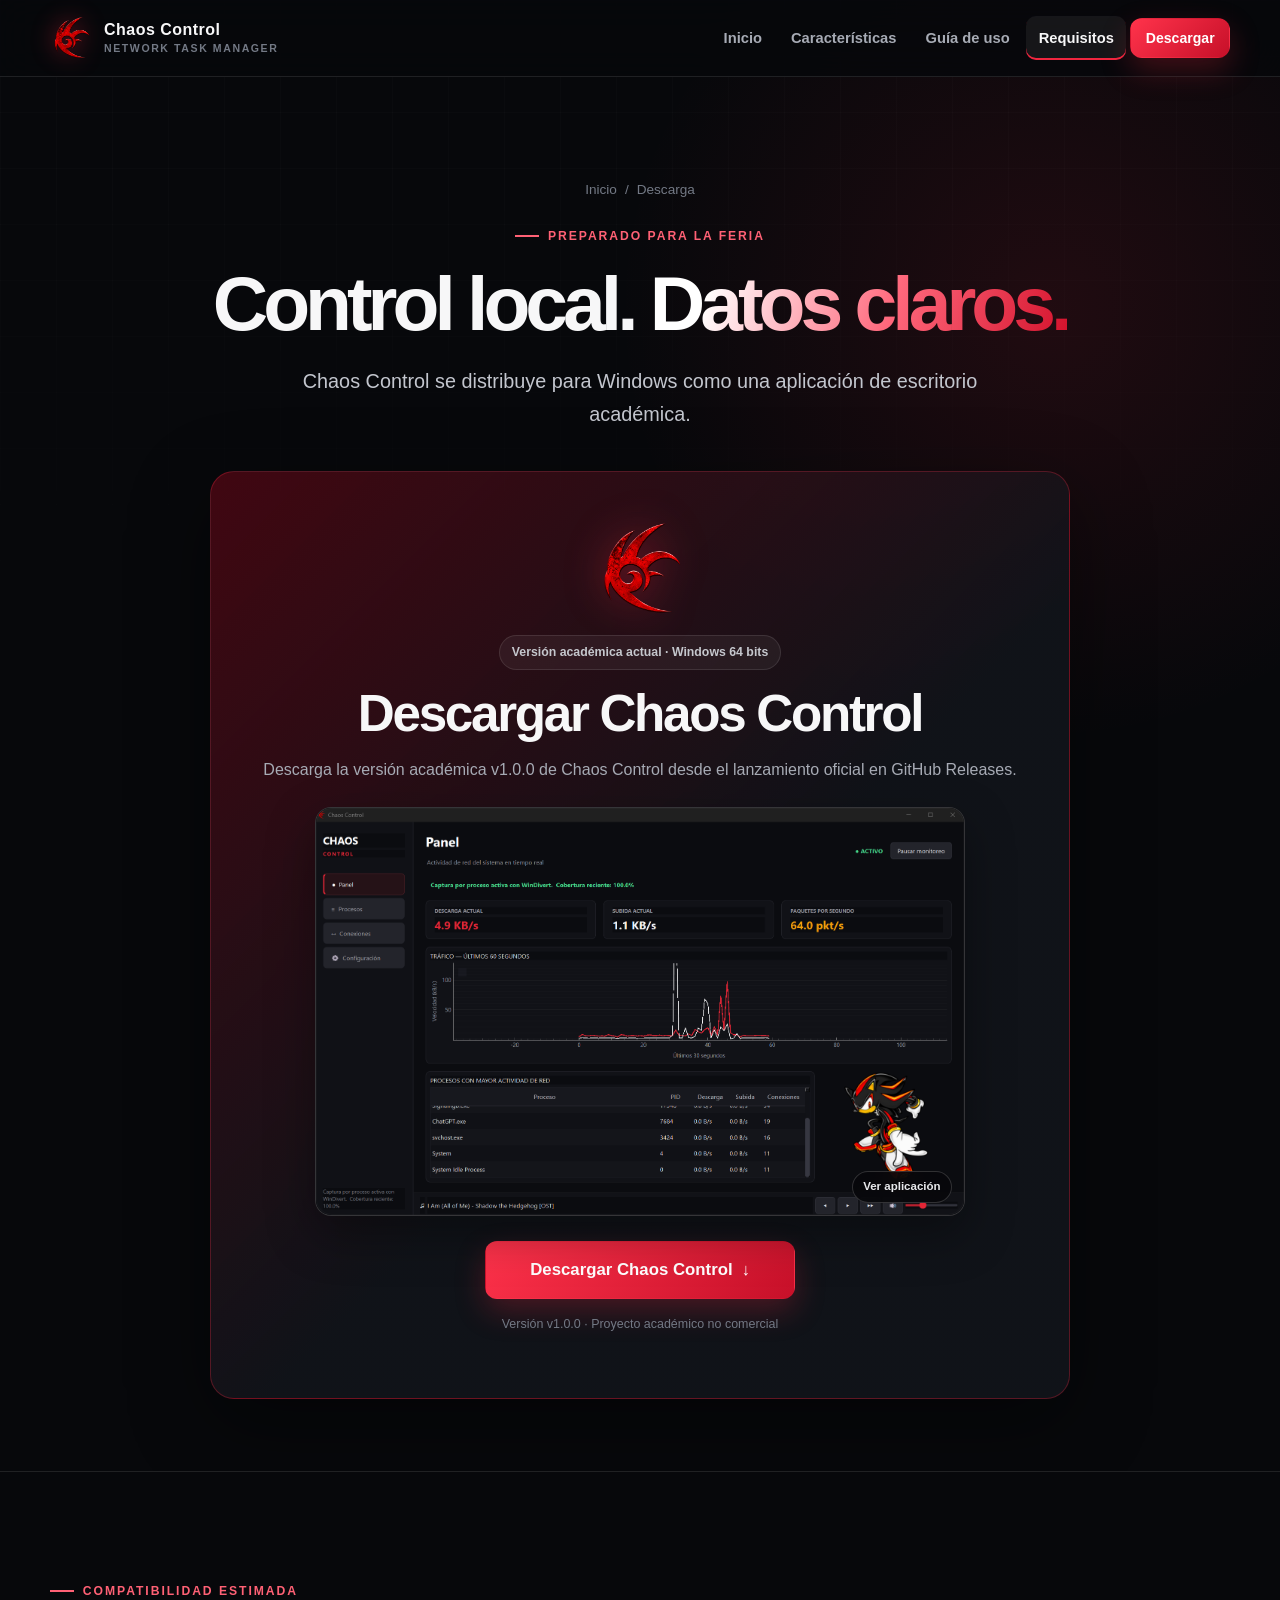
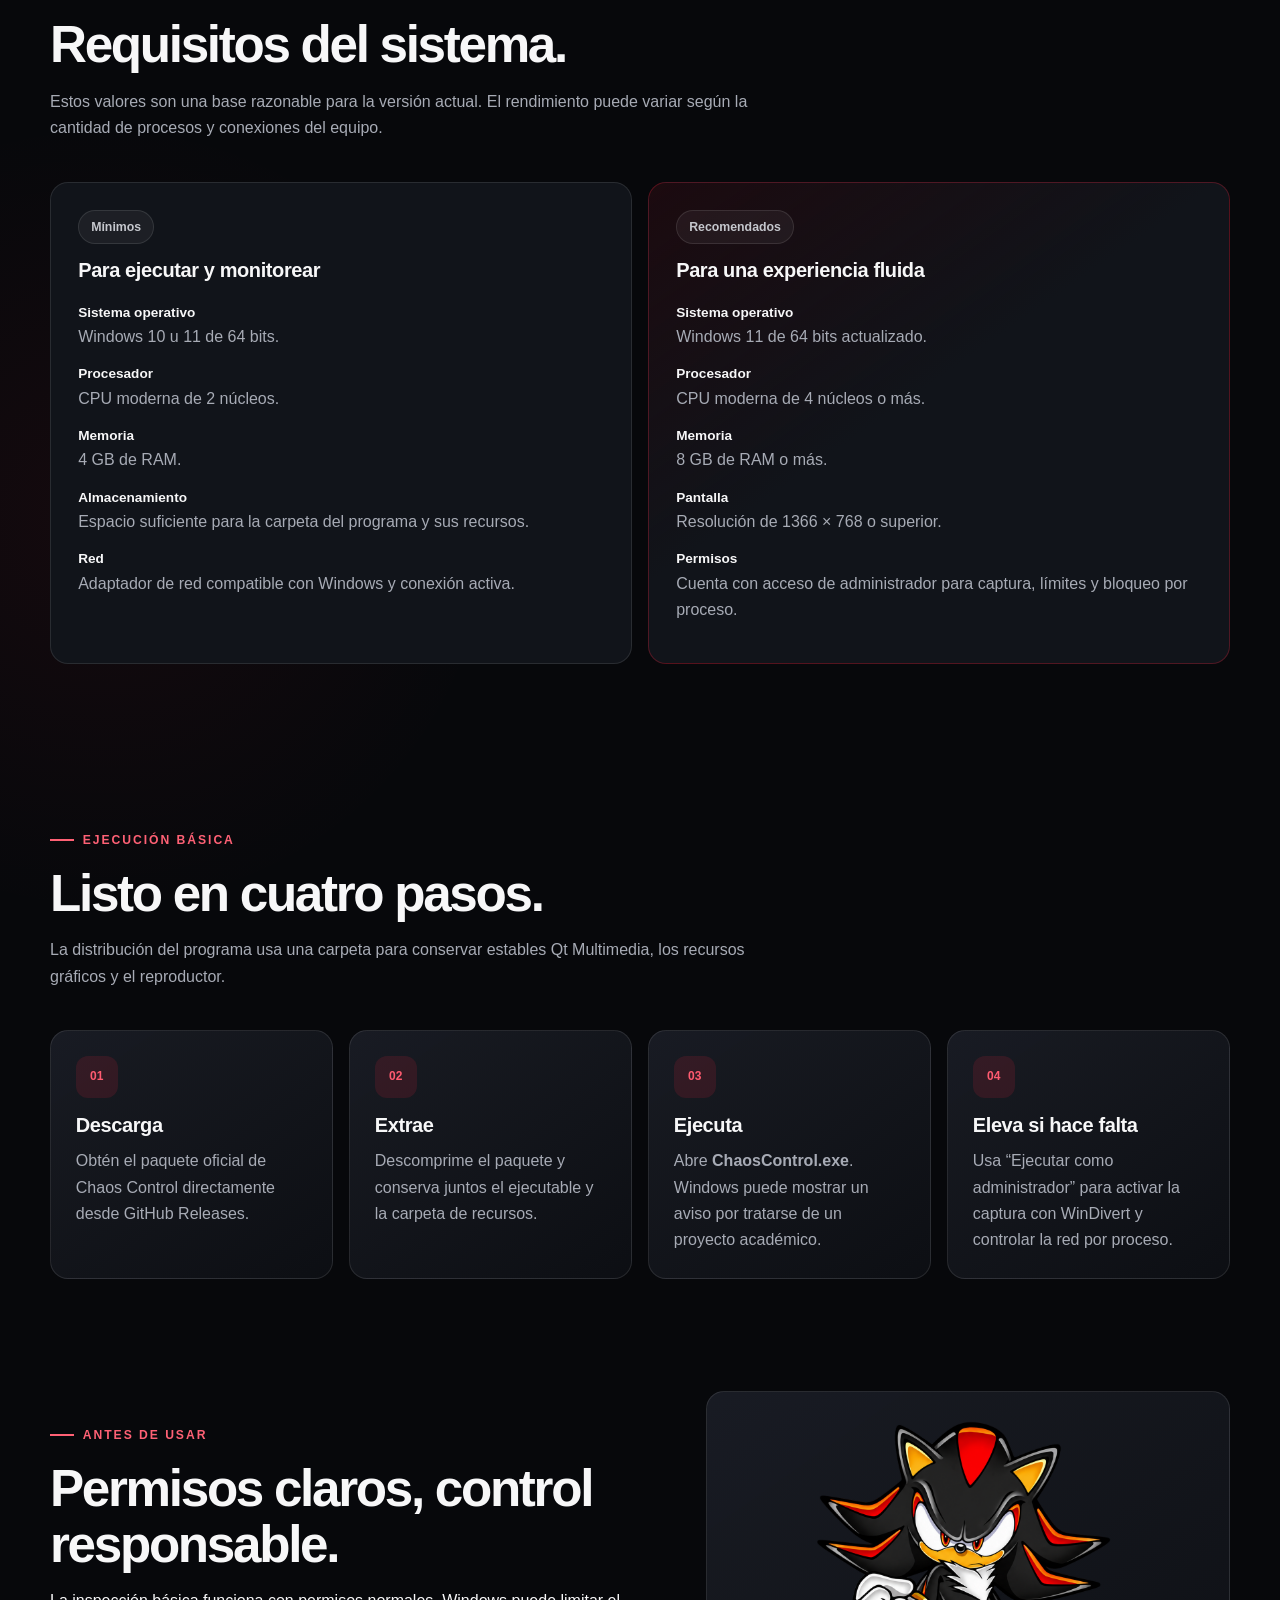
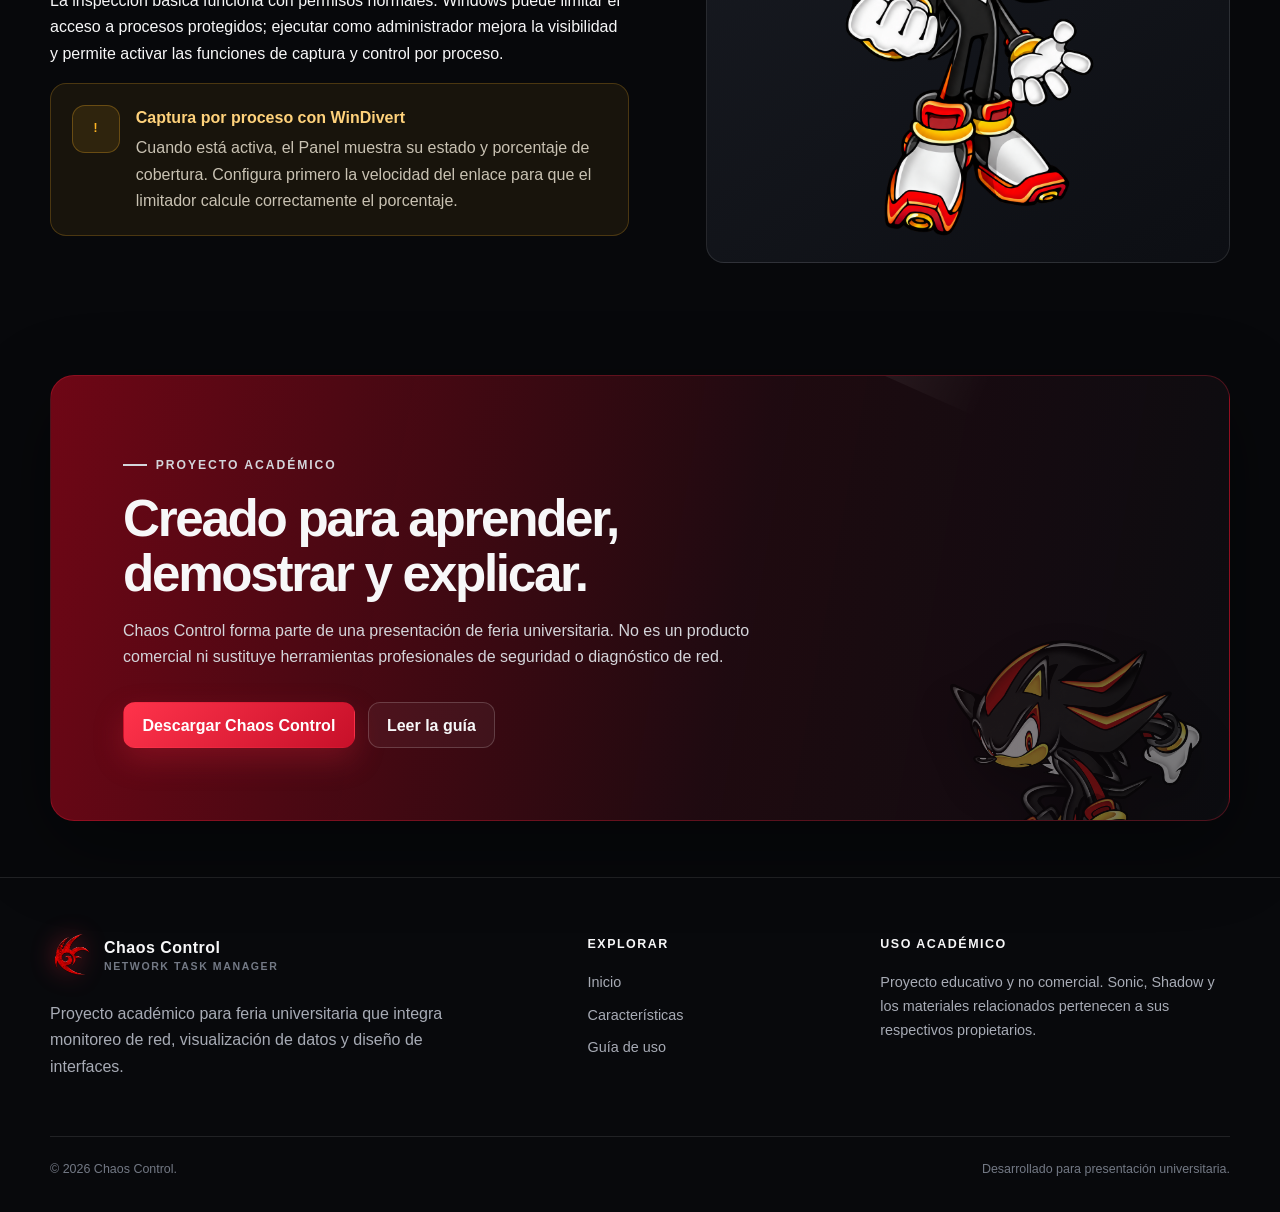
==== commit 896efb4c: "Update download page for Chaos Control v1.0.0" ====
--- a/descarga.html
+++ b/descarga.html
@@ -31,10 +31,10 @@
           <img src="assets/icons/chaos-control-icon.png" alt="Icono de Chaos Control" width="92" height="92">
           <span class="version-badge">Versión académica actual · Windows 64 bits</span>
           <h2>Descargar Chaos Control</h2>
-          <p class="muted">El enlace oficial de GitHub Releases se habilitará para la feria. El botón ya está preparado para recibirlo.</p>
+          <p class="muted">Descarga la versión académica v1.0.0 de Chaos Control desde el lanzamiento oficial en GitHub Releases.</p>
           <a class="download-preview screenshot-frame" href="assets/img/screenshots/dashboard.png" data-lightbox data-caption="Panel principal de la aplicación Chaos Control para Windows."><img src="assets/img/screenshots/dashboard.png" alt="Panel principal real de la aplicación Chaos Control para Windows" width="1719" height="1080"><span class="expand-hint">Ver aplicación</span></a>
           <a class="button button-primary" href="#" data-download>Descargar Chaos Control <span aria-hidden="true">↓</span></a>
-          <p class="screen-caption">Disponible próximamente · Proyecto académico no comercial</p>
+          <p class="screen-caption">Versión v1.0.0 · Proyecto académico no comercial</p>
         </div>
       </div>
     </section>
@@ -53,7 +53,7 @@
       <div class="container">
         <div class="section-header reveal"><div><p class="eyebrow">Ejecución básica</p><h2>Listo en cuatro pasos.</h2><p>La distribución del programa usa una carpeta para conservar estables Qt Multimedia, los recursos gráficos y el reproductor.</p></div></div>
         <div class="install-steps">
-          <article class="card install-step reveal"><h3>Descarga</h3><p>Obtén el archivo oficial desde este sitio cuando se habilite GitHub Releases.</p></article>
+          <article class="card install-step reveal"><h3>Descarga</h3><p>Obtén el paquete oficial de Chaos Control directamente desde GitHub Releases.</p></article>
           <article class="card install-step reveal"><h3>Extrae</h3><p>Descomprime el paquete y conserva juntos el ejecutable y la carpeta de recursos.</p></article>
           <article class="card install-step reveal"><h3>Ejecuta</h3><p>Abre <strong>ChaosControl.exe</strong>. Windows puede mostrar un aviso por tratarse de un proyecto académico.</p></article>
           <article class="card install-step reveal"><h3>Eleva si hace falta</h3><p>Usa “Ejecutar como administrador” para activar la captura con WinDivert y controlar la red por proceso.</p></article>
@@ -69,11 +69,11 @@
     </section>
 
     <section class="section section-tight">
-      <div class="container"><div class="project-banner reveal"><p class="eyebrow">Proyecto académico</p><h2>Creado para aprender, demostrar y explicar.</h2><p>Chaos Control forma parte de una presentación de feria universitaria. No es un producto comercial ni sustituye herramientas profesionales de seguridad o diagnóstico de red.</p><div class="action-row"><a class="button button-primary" href="#" data-download>Descargar cuando esté disponible</a><a class="button button-secondary" href="guia.html">Leer la guía</a></div><img class="banner-character" src="assets/img/shadow-pose-1.png" alt="" aria-hidden="true"></div></div>
+      <div class="container"><div class="project-banner reveal"><p class="eyebrow">Proyecto académico</p><h2>Creado para aprender, demostrar y explicar.</h2><p>Chaos Control forma parte de una presentación de feria universitaria. No es un producto comercial ni sustituye herramientas profesionales de seguridad o diagnóstico de red.</p><div class="action-row"><a class="button button-primary" href="#" data-download>Descargar Chaos Control</a><a class="button button-secondary" href="guia.html">Leer la guía</a></div><img class="banner-character" src="assets/img/shadow-pose-1.png" alt="" aria-hidden="true"></div></div>
     </section>
   </main>
 
   <footer class="site-footer"><div class="container"><div class="footer-grid"><div class="footer-brand"><a class="brand" href="index.html"><img src="assets/icons/chaos-control-icon.png" alt="" width="42" height="42"><span>Chaos Control<small>Network Task Manager</small></span></a><p>Proyecto académico para feria universitaria que integra monitoreo de red, visualización de datos y diseño de interfaces.</p></div><div><p class="footer-title">Explorar</p><nav class="footer-links" aria-label="Navegación del pie"><a href="index.html">Inicio</a><a href="caracteristicas.html">Características</a><a href="guia.html">Guía de uso</a></nav></div><div><p class="footer-title">Uso académico</p><p class="footer-note">Proyecto educativo y no comercial. Sonic, Shadow y los materiales relacionados pertenecen a sus respectivos propietarios.</p></div></div><div class="footer-bottom"><span>© <span data-year></span> Chaos Control.</span><span>Desarrollado para presentación universitaria.</span></div></div></footer>
-  <div class="toast" id="site-toast" role="status" aria-live="polite"><strong>Descarga disponible durante la feria</strong>El enlace oficial se publicará aquí cuando la versión final esté en GitHub Releases.</div>
+  <div class="toast" id="site-toast" role="status" aria-live="polite"><strong>Descarga oficial disponible</strong>Chaos Control v1.0.0 está publicado en GitHub Releases.</div>
 </body>
 </html>
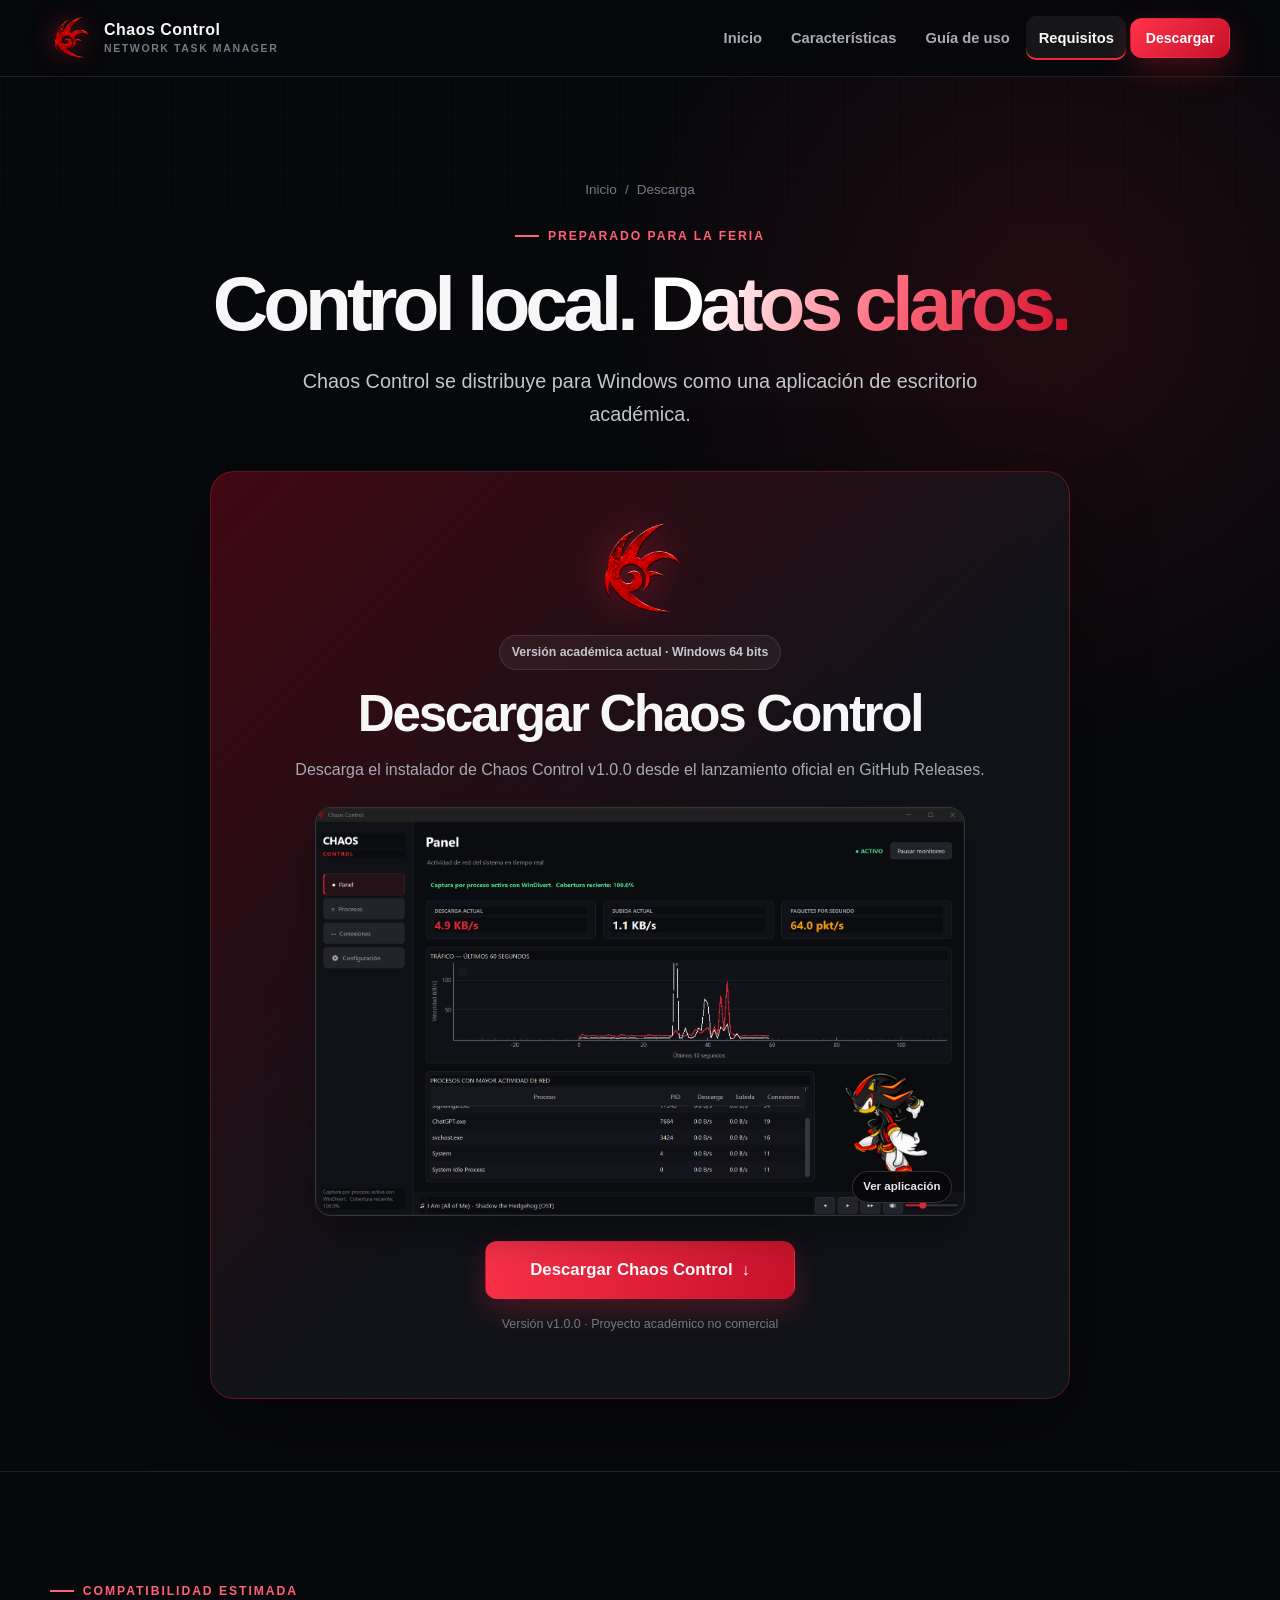
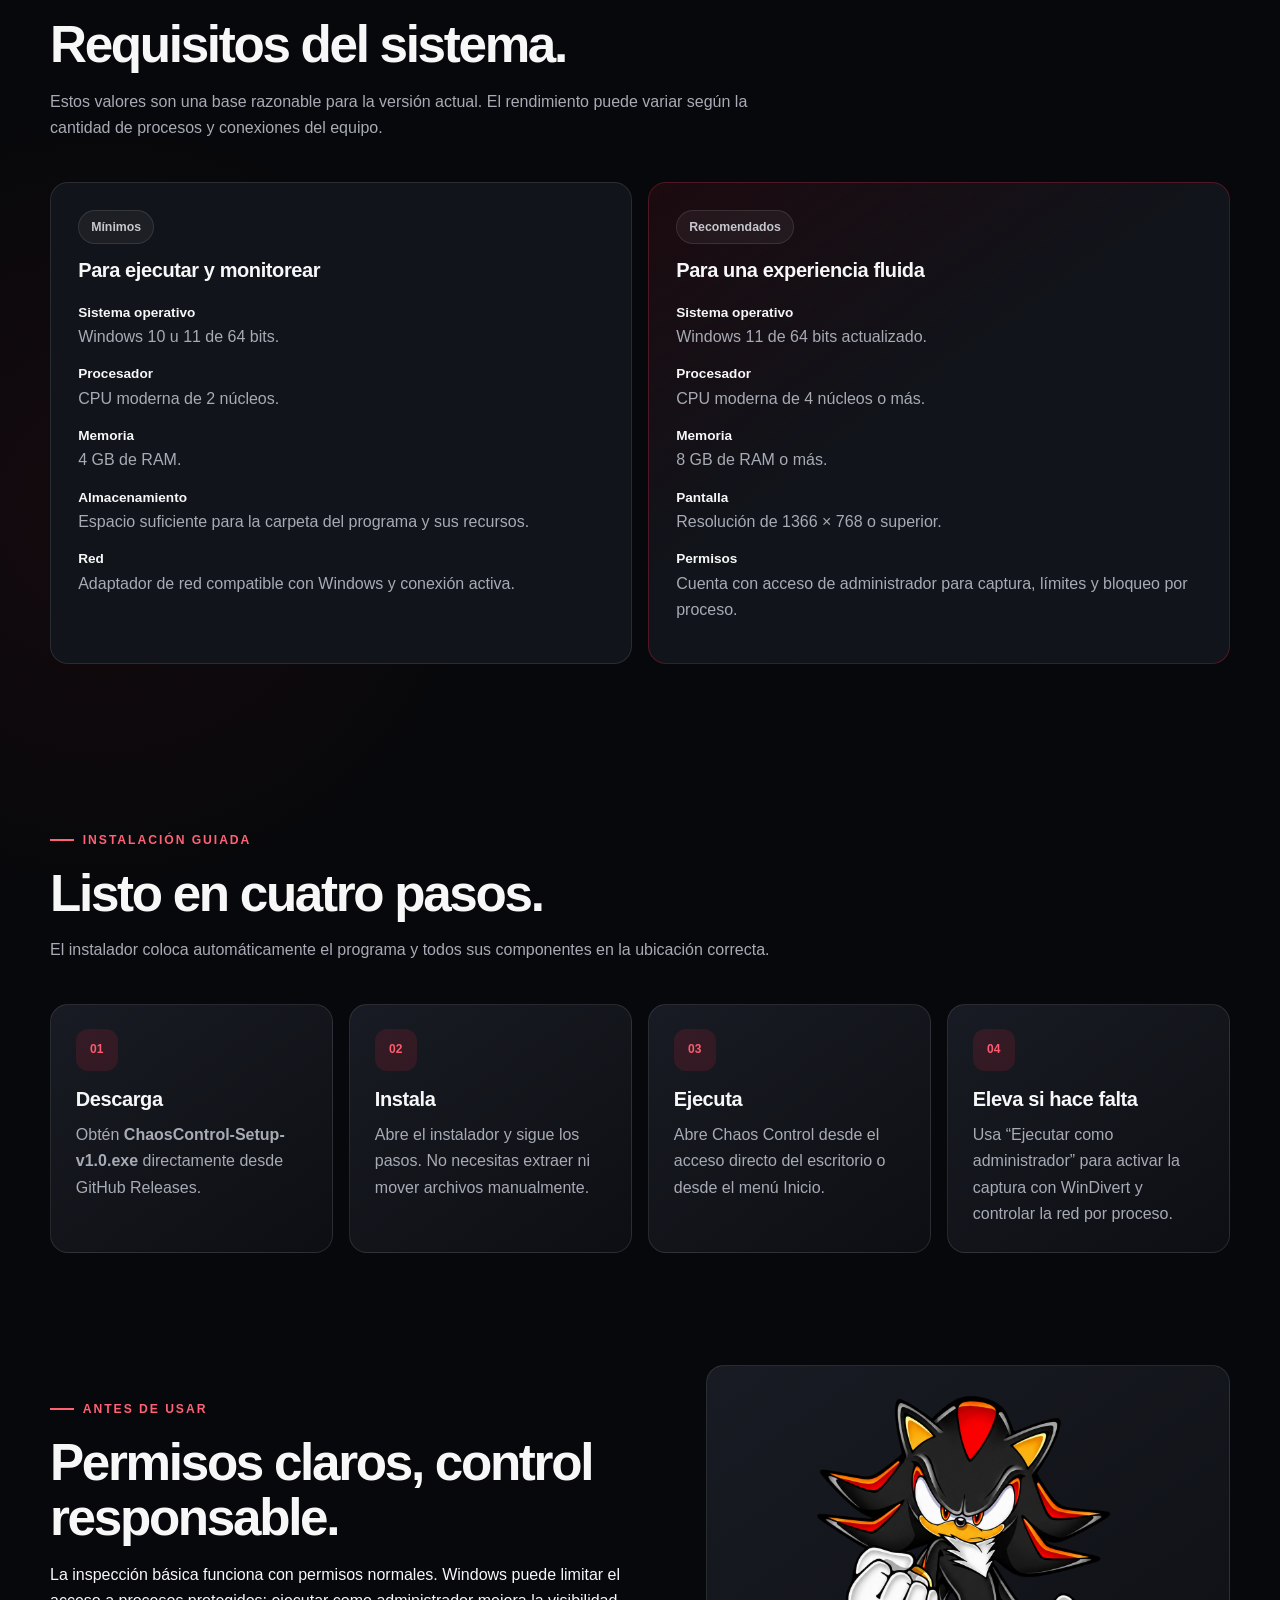
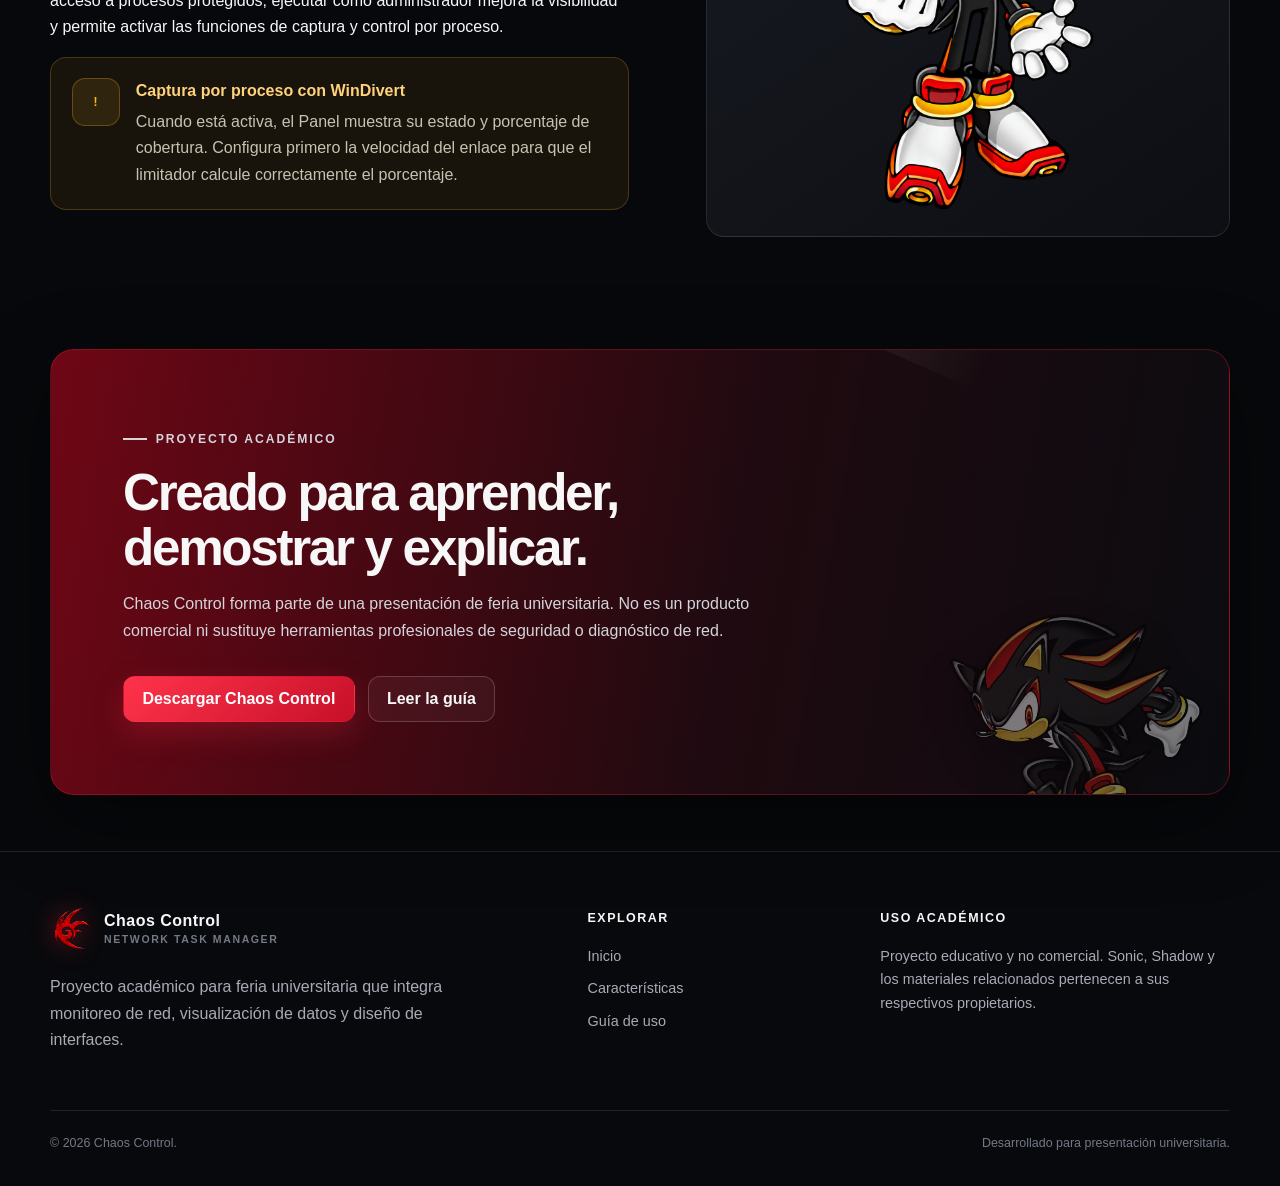
==== commit 6dcf193d: "Use Chaos Control installer for downloads" ====
--- a/descarga.html
+++ b/descarga.html
@@ -31,7 +31,7 @@
           <img src="assets/icons/chaos-control-icon.png" alt="Icono de Chaos Control" width="92" height="92">
           <span class="version-badge">Versión académica actual · Windows 64 bits</span>
           <h2>Descargar Chaos Control</h2>
-          <p class="muted">Descarga la versión académica v1.0.0 de Chaos Control desde el lanzamiento oficial en GitHub Releases.</p>
+          <p class="muted">Descarga el instalador de Chaos Control v1.0.0 desde el lanzamiento oficial en GitHub Releases.</p>
           <a class="download-preview screenshot-frame" href="assets/img/screenshots/dashboard.png" data-lightbox data-caption="Panel principal de la aplicación Chaos Control para Windows."><img src="assets/img/screenshots/dashboard.png" alt="Panel principal real de la aplicación Chaos Control para Windows" width="1719" height="1080"><span class="expand-hint">Ver aplicación</span></a>
           <a class="button button-primary" href="#" data-download>Descargar Chaos Control <span aria-hidden="true">↓</span></a>
           <p class="screen-caption">Versión v1.0.0 · Proyecto académico no comercial</p>
@@ -51,11 +51,11 @@
 
     <section class="section section-tight">
       <div class="container">
-        <div class="section-header reveal"><div><p class="eyebrow">Ejecución básica</p><h2>Listo en cuatro pasos.</h2><p>La distribución del programa usa una carpeta para conservar estables Qt Multimedia, los recursos gráficos y el reproductor.</p></div></div>
+        <div class="section-header reveal"><div><p class="eyebrow">Instalación guiada</p><h2>Listo en cuatro pasos.</h2><p>El instalador coloca automáticamente el programa y todos sus componentes en la ubicación correcta.</p></div></div>
         <div class="install-steps">
-          <article class="card install-step reveal"><h3>Descarga</h3><p>Obtén el paquete oficial de Chaos Control directamente desde GitHub Releases.</p></article>
-          <article class="card install-step reveal"><h3>Extrae</h3><p>Descomprime el paquete y conserva juntos el ejecutable y la carpeta de recursos.</p></article>
-          <article class="card install-step reveal"><h3>Ejecuta</h3><p>Abre <strong>ChaosControl.exe</strong>. Windows puede mostrar un aviso por tratarse de un proyecto académico.</p></article>
+          <article class="card install-step reveal"><h3>Descarga</h3><p>Obtén <strong>ChaosControl-Setup-v1.0.exe</strong> directamente desde GitHub Releases.</p></article>
+          <article class="card install-step reveal"><h3>Instala</h3><p>Abre el instalador y sigue los pasos. No necesitas extraer ni mover archivos manualmente.</p></article>
+          <article class="card install-step reveal"><h3>Ejecuta</h3><p>Abre Chaos Control desde el acceso directo del escritorio o desde el menú Inicio.</p></article>
           <article class="card install-step reveal"><h3>Eleva si hace falta</h3><p>Usa “Ejecutar como administrador” para activar la captura con WinDivert y controlar la red por proceso.</p></article>
         </div>
       </div>
